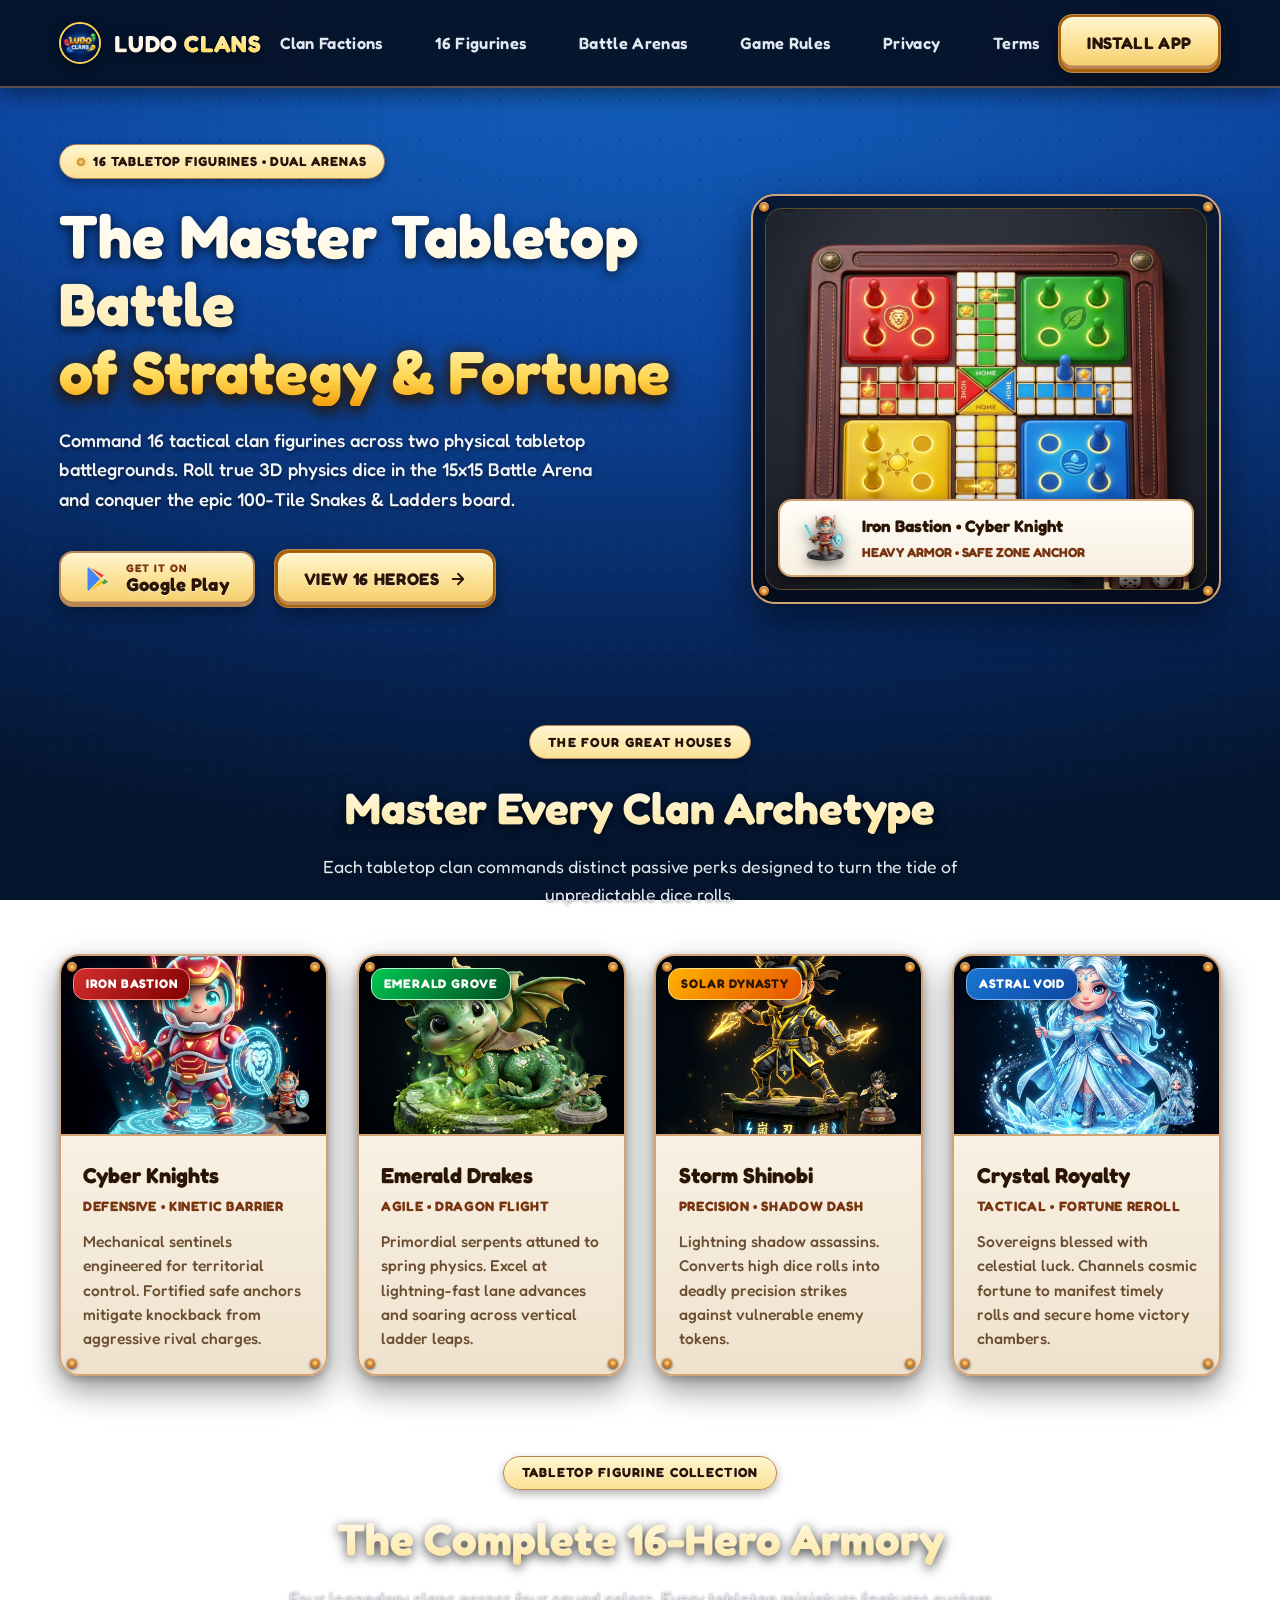
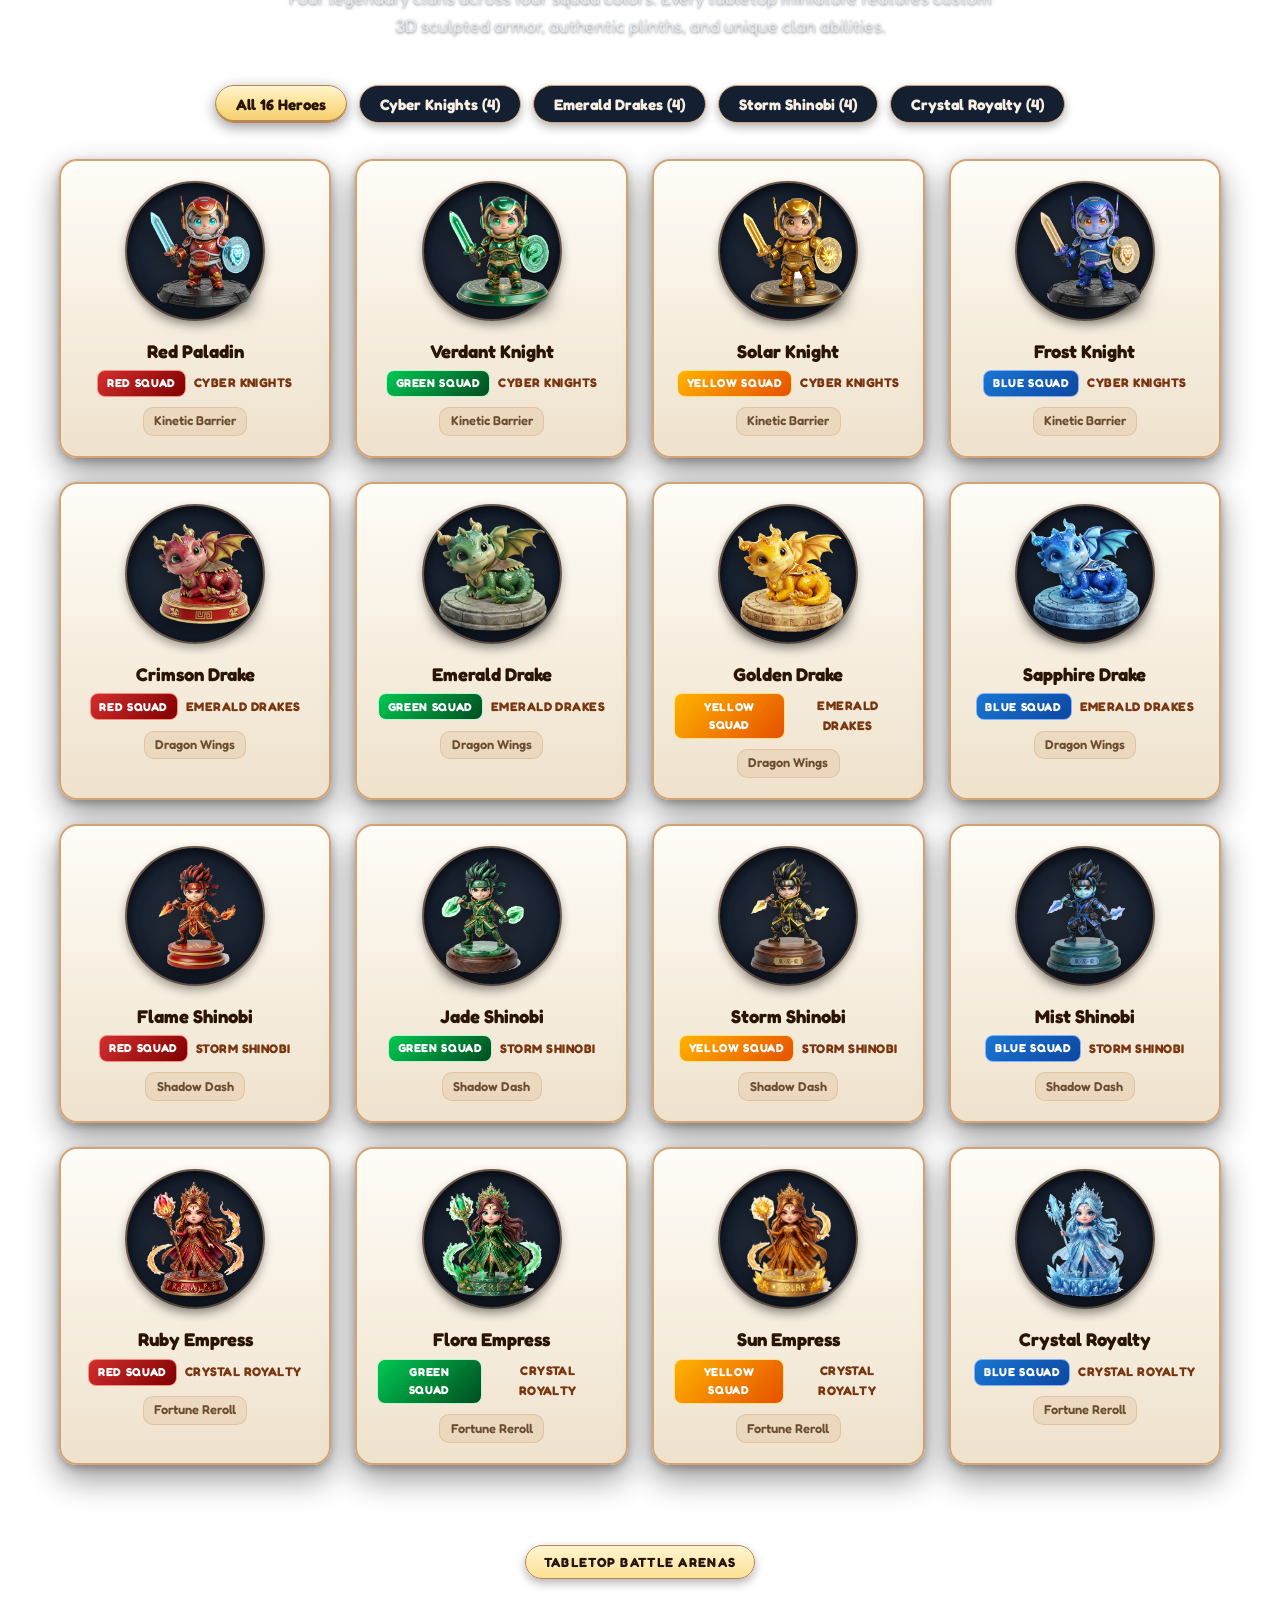
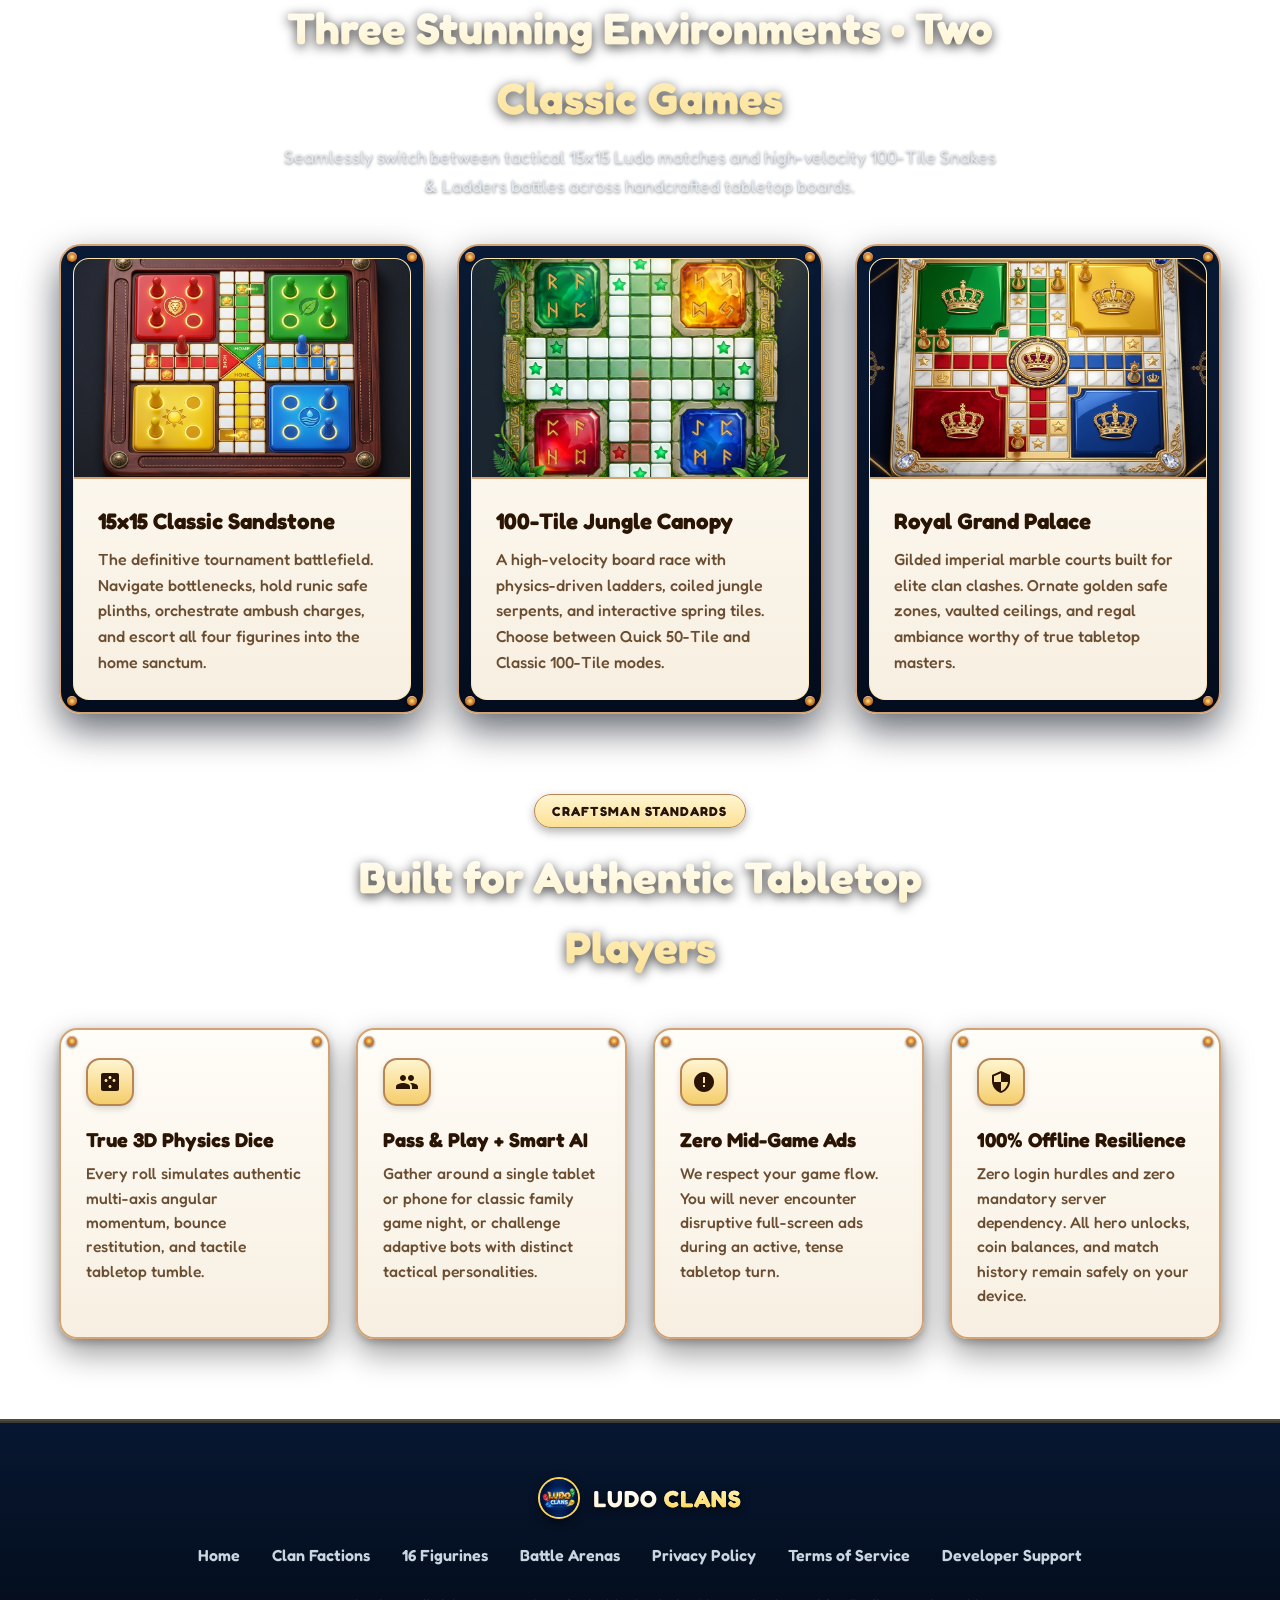
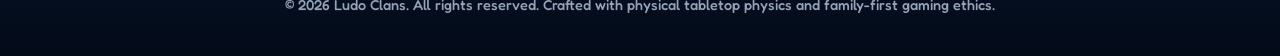
==== index.html @ 19396082 "Initial website publication" ====
<!DOCTYPE html>
<html lang="en">
<head>
  <meta charset="UTF-8">
  <meta name="viewport" content="width=device-width, initial-scale=1.0">
  <title>Ludo Clans — The Master Tactical Tabletop Game</title>
  <meta name="description" content="Experience Ludo Clans: A luxury physical tabletop board game featuring 16 Clan Heroes with passive perks, dual arenas, tactile 3D dice physics, and tactical Pass & Play gameplay.">
  <link rel="icon" type="image/png" href="assets/ludo_clans_icon.png">
  <!-- Open Graph / Facebook / WhatsApp -->
  <meta property="og:type" content="website">
  <meta property="og:title" content="Ludo Clans — The Master Tactical Tabletop Game">
  <meta property="og:description" content="Command 16 tactical clan figurines across dual battlegrounds with true 3D dice physics and offline Pass & Play.">
  <meta property="og:image" content="assets/ludo_clans_banner.jpg">
  <meta property="og:url" content="https://ludoclans.com">
  <!-- Twitter -->
  <meta name="twitter:card" content="summary_large_image">
  <meta name="twitter:title" content="Ludo Clans — Tactical Tabletop Game">
  <meta name="twitter:description" content="Command 16 tactical clan figurines across dual battlegrounds with true 3D dice physics.">
  <meta name="twitter:image" content="assets/ludo_clans_banner.jpg">
  <link rel="stylesheet" href="styles.css">
</head>
<body>
  <div class="page-wrapper">
    <!-- Midnight Sapphire Navbar -->
    <header class="navbar">
      <div class="nav-container">
        <a href="index.html" class="brand-link">
          <img src="assets/ludo_clans_icon.png" alt="Ludo Clans Medallion" class="brand-medallion">
          <span class="brand-name">LUDO <span>CLANS</span></span>
        </a>
        <nav>
          <ul class="nav-links">
            <li><a href="#factions" class="nav-link">Clan Factions</a></li>
            <li><a href="#armory" class="nav-link">16 Figurines</a></li>
            <li><a href="#arenas" class="nav-link">Battle Arenas</a></li>
            <li><a href="#features" class="nav-link">Game Rules</a></li>
            <li><a href="privacy.html" class="nav-link">Privacy</a></li>
            <li><a href="terms.html" class="nav-link">Terms</a></li>
          </ul>
        </nav>
        <!-- Strong Creamy 3D Button -->
        <a href="#download" class="btn-3d btn-creamy">
          <span class="btn-3d-inner">INSTALL APP</span>
        </a>
      </div>
    </header>

    <!-- Tabletop Hero Arena -->
    <main>
      <section class="hero-section">
        <div class="hero-content">
          <div class="hero-cream-pill">
            <span class="hero-pill-gem"></span>
            16 TABLETOP FIGURINES &bull; DUAL ARENAS
          </div>

          <h1 class="hero-title">
            The Master Tabletop Battle
            <span>of Strategy & Fortune</span>
          </h1>

          <p class="hero-desc">
            Command 16 tactical clan figurines across two physical tabletop battlegrounds. Roll true 3D physics dice in the 15x15 Battle Arena and conquer the epic 100-Tile Snakes & Ladders board.
          </p>

          <div class="hero-action-row" id="download">
            <!-- Official Google Play Badge on Strong Creamy Plinth -->
            <a href="https://play.google.com/store/apps/details?id=com.alphanor.ludo_clans" target="_blank" rel="noopener" class="btn-play-creamy">
              <svg class="play-logo" viewBox="0 0 24 24">
                <path fill="#4285F4" d="M3.609 1.814L13.793 12 3.61 22.186c-.347-.31-.56-.763-.56-1.286V3.1c0-.523.213-.976.56-1.286z"/>
                <path fill="#FBBC05" d="M14.851 13.058l2.127 2.127-11.83 6.76 9.703-8.887z"/>
                <path fill="#EA4335" d="M14.851 10.942L5.148 2.055l11.829 6.76-2.126 2.127z"/>
                <path fill="#34A853" d="M16.978 12l2.585 1.478c.84.48.84 1.26 0 1.74l-2.585 1.477-1.74-1.74 1.74-1.755z"/>
              </svg>
              <div class="play-text-stack">
                <span class="play-sub">GET IT ON</span>
                <span class="play-title">Google Play</span>
              </div>
            </a>

            <!-- Strong Creamy 3D Button (Clean Vector Arrow Icon) -->
            <a href="#armory" class="btn-3d btn-creamy">
              <span class="btn-3d-inner">
                VIEW 16 HEROES
                <svg width="18" height="18" viewBox="0 0 24 24" fill="none" stroke="currentColor" stroke-width="2.5" stroke-linecap="round" stroke-linejoin="round">
                  <path d="M5 12h14M12 5l7 7-7 7"/>
                </svg>
              </span>
            </a>
          </div>
        </div>

        <!-- Layered Hero Stage Showcase -->
        <div class="hero-stage-plinth">
          <span class="corner-stud stud-tl"></span>
          <span class="corner-stud stud-tr"></span>
          <span class="corner-stud stud-bl"></span>
          <span class="corner-stud stud-br"></span>

          <div class="hero-stage-inner">
            <img src="assets/01_classic_sandstone.jpg" alt="15x15 Battle Arena" class="hero-stage-img">
            <div class="stage-creamy-badge">
              <img src="assets/clan_01_knight_red.png" alt="Cyber Knight Figurine" class="stage-fig-img">
              <div class="stage-badge-info">
                <h4>Iron Bastion &bull; Cyber Knight</h4>
                <p>Heavy Armor &bull; Safe Zone Anchor</p>
              </div>
            </div>
          </div>
        </div>
      </section>

      <!-- Factions Section (Creamy Parchment Cards with Brass Studs) -->
      <section class="section-wrapper" id="factions">
        <div class="section-title-wrap">
          <span class="section-cream-badge">THE FOUR GREAT HOUSES</span>
          <h2 class="section-heading">Master Every Clan Archetype</h2>
          <p class="section-subtext">
            Each tabletop clan commands distinct passive perks designed to turn the tide of unpredictable dice rolls.
          </p>
        </div>

        <div class="factions-grid">
          <!-- Clan 1: Cyber Knights -->
          <article class="creamy-parchment-card">
            <span class="corner-stud stud-tl"></span>
            <span class="corner-stud stud-tr"></span>
            <span class="corner-stud stud-bl"></span>
            <span class="corner-stud stud-br"></span>

            <div class="card-art-chamber">
              <img src="assets/01_cyber_knights.jpg" alt="Cyber Knights Faction" class="card-art-img">
              <span class="faction-pill-badge pill-red">Iron Bastion</span>
              <img src="assets/clan_01_knight_red.png" alt="Cyber Knight Figurine" class="card-token-fig">
            </div>
            <div class="card-creamy-body">
              <h3 class="card-creamy-title">Cyber Knights</h3>
              <span class="card-creamy-sub">Defensive &bull; Kinetic Barrier</span>
              <p class="card-creamy-desc">
                Mechanical sentinels engineered for territorial control. Fortified safe anchors mitigate knockback from aggressive rival charges.
              </p>
            </div>
          </article>

          <!-- Clan 2: Emerald Drakes -->
          <article class="creamy-parchment-card">
            <span class="corner-stud stud-tl"></span>
            <span class="corner-stud stud-tr"></span>
            <span class="corner-stud stud-bl"></span>
            <span class="corner-stud stud-br"></span>

            <div class="card-art-chamber">
              <img src="assets/02_emerald_drakes.jpg" alt="Emerald Drakes Faction" class="card-art-img">
              <span class="faction-pill-badge pill-green">Emerald Grove</span>
              <img src="assets/clan_02_dragon_green.png" alt="Emerald Drake Figurine" class="card-token-fig">
            </div>
            <div class="card-creamy-body">
              <h3 class="card-creamy-title">Emerald Drakes</h3>
              <span class="card-creamy-sub">Agile &bull; Dragon Flight</span>
              <p class="card-creamy-desc">
                Primordial serpents attuned to spring physics. Excel at lightning-fast lane advances and soaring across vertical ladder leaps.
              </p>
            </div>
          </article>

          <!-- Clan 3: Storm Shinobi -->
          <article class="creamy-parchment-card">
            <span class="corner-stud stud-tl"></span>
            <span class="corner-stud stud-tr"></span>
            <span class="corner-stud stud-bl"></span>
            <span class="corner-stud stud-br"></span>

            <div class="card-art-chamber">
              <img src="assets/03_storm_shinobi.jpg" alt="Storm Shinobi Faction" class="card-art-img">
              <span class="faction-pill-badge pill-yellow">Solar Dynasty</span>
              <img src="assets/clan_03_shinobi_yellow.png" alt="Storm Shinobi Figurine" class="card-token-fig">
            </div>
            <div class="card-creamy-body">
              <h3 class="card-creamy-title">Storm Shinobi</h3>
              <span class="card-creamy-sub">Precision &bull; Shadow Dash</span>
              <p class="card-creamy-desc">
                Lightning shadow assassins. Converts high dice rolls into deadly precision strikes against vulnerable enemy tokens.
              </p>
            </div>
          </article>

          <!-- Clan 4: Crystal Royalty -->
          <article class="creamy-parchment-card">
            <span class="corner-stud stud-tl"></span>
            <span class="corner-stud stud-tr"></span>
            <span class="corner-stud stud-bl"></span>
            <span class="corner-stud stud-br"></span>

            <div class="card-art-chamber">
              <img src="assets/04_crystal_royalty.jpg" alt="Crystal Royalty Faction" class="card-art-img">
              <span class="faction-pill-badge pill-blue">Astral Void</span>
              <img src="assets/clan_04_royalty_blue.png" alt="Crystal Royalty Figurine" class="card-token-fig">
            </div>
            <div class="card-creamy-body">
              <h3 class="card-creamy-title">Crystal Royalty</h3>
              <span class="card-creamy-sub">Tactical &bull; Fortune Reroll</span>
              <p class="card-creamy-desc">
                Sovereigns blessed with celestial luck. Channels cosmic fortune to manifest timely rolls and secure home victory chambers.
              </p>
            </div>
          </article>
        </div>
      </section>

      <!-- 16-Figurine Tabletop Armory Section -->
      <section class="section-wrapper" id="armory">
        <div class="section-title-wrap">
          <span class="section-cream-badge">TABLETOP FIGURINE COLLECTION</span>
          <h2 class="section-heading">The Complete 16-Hero Armory</h2>
          <p class="section-subtext">
            Four legendary clans across four squad colors. Every tabletop miniature features custom 3D sculpted armor, authentic plinths, and unique clan abilities.
          </p>
        </div>

        <!-- Filter Tabs -->
        <div class="armory-tabs">
          <button class="armory-tab-btn active" data-filter="all">All 16 Heroes</button>
          <button class="armory-tab-btn" data-filter="cyber_knights">Cyber Knights (4)</button>
          <button class="armory-tab-btn" data-filter="emerald_drakes">Emerald Drakes (4)</button>
          <button class="armory-tab-btn" data-filter="storm_shinobi">Storm Shinobi (4)</button>
          <button class="armory-tab-btn" data-filter="crystal_royalty">Crystal Royalty (4)</button>
        </div>

        <div class="armory-grid" id="armory-grid">
          <!-- Cyber Knights -->
          <article class="armory-card" data-clan="cyber_knights">
            <div class="armory-card-chamber">
              <img src="assets/clan_01_knight_red.png" alt="Red Paladin Figurine" class="armory-fig-img">
            </div>
            <div class="armory-info">
              <h4 class="armory-fig-name">Red Paladin</h4>
              <div class="armory-meta-row">
                <span class="armory-color-pill pill-red">Red Squad</span>
                <span class="armory-clan-title">Cyber Knights</span>
              </div>
              <span class="armory-ability-badge">Kinetic Barrier</span>
            </div>
          </article>

          <article class="armory-card" data-clan="cyber_knights">
            <div class="armory-card-chamber">
              <img src="assets/clan_01_knight_green.png" alt="Verdant Knight Figurine" class="armory-fig-img">
            </div>
            <div class="armory-info">
              <h4 class="armory-fig-name">Verdant Knight</h4>
              <div class="armory-meta-row">
                <span class="armory-color-pill pill-green">Green Squad</span>
                <span class="armory-clan-title">Cyber Knights</span>
              </div>
              <span class="armory-ability-badge">Kinetic Barrier</span>
            </div>
          </article>

          <article class="armory-card" data-clan="cyber_knights">
            <div class="armory-card-chamber">
              <img src="assets/clan_01_knight_yellow.png" alt="Solar Knight Figurine" class="armory-fig-img">
            </div>
            <div class="armory-info">
              <h4 class="armory-fig-name">Solar Knight</h4>
              <div class="armory-meta-row">
                <span class="armory-color-pill pill-yellow">Yellow Squad</span>
                <span class="armory-clan-title">Cyber Knights</span>
              </div>
              <span class="armory-ability-badge">Kinetic Barrier</span>
            </div>
          </article>

          <article class="armory-card" data-clan="cyber_knights">
            <div class="armory-card-chamber">
              <img src="assets/clan_01_knight_blue.png" alt="Frost Knight Figurine" class="armory-fig-img">
            </div>
            <div class="armory-info">
              <h4 class="armory-fig-name">Frost Knight</h4>
              <div class="armory-meta-row">
                <span class="armory-color-pill pill-blue">Blue Squad</span>
                <span class="armory-clan-title">Cyber Knights</span>
              </div>
              <span class="armory-ability-badge">Kinetic Barrier</span>
            </div>
          </article>

          <!-- Emerald Drakes -->
          <article class="armory-card" data-clan="emerald_drakes">
            <div class="armory-card-chamber">
              <img src="assets/clan_02_dragon_red.png" alt="Crimson Drake Figurine" class="armory-fig-img">
            </div>
            <div class="armory-info">
              <h4 class="armory-fig-name">Crimson Drake</h4>
              <div class="armory-meta-row">
                <span class="armory-color-pill pill-red">Red Squad</span>
                <span class="armory-clan-title">Emerald Drakes</span>
              </div>
              <span class="armory-ability-badge">Dragon Wings</span>
            </div>
          </article>

          <article class="armory-card" data-clan="emerald_drakes">
            <div class="armory-card-chamber">
              <img src="assets/clan_02_dragon_green.png" alt="Emerald Drake Figurine" class="armory-fig-img">
            </div>
            <div class="armory-info">
              <h4 class="armory-fig-name">Emerald Drake</h4>
              <div class="armory-meta-row">
                <span class="armory-color-pill pill-green">Green Squad</span>
                <span class="armory-clan-title">Emerald Drakes</span>
              </div>
              <span class="armory-ability-badge">Dragon Wings</span>
            </div>
          </article>

          <article class="armory-card" data-clan="emerald_drakes">
            <div class="armory-card-chamber">
              <img src="assets/clan_02_dragon_yellow.png" alt="Golden Drake Figurine" class="armory-fig-img">
            </div>
            <div class="armory-info">
              <h4 class="armory-fig-name">Golden Drake</h4>
              <div class="armory-meta-row">
                <span class="armory-color-pill pill-yellow">Yellow Squad</span>
                <span class="armory-clan-title">Emerald Drakes</span>
              </div>
              <span class="armory-ability-badge">Dragon Wings</span>
            </div>
          </article>

          <article class="armory-card" data-clan="emerald_drakes">
            <div class="armory-card-chamber">
              <img src="assets/clan_02_dragon_blue.png" alt="Sapphire Drake Figurine" class="armory-fig-img">
            </div>
            <div class="armory-info">
              <h4 class="armory-fig-name">Sapphire Drake</h4>
              <div class="armory-meta-row">
                <span class="armory-color-pill pill-blue">Blue Squad</span>
                <span class="armory-clan-title">Emerald Drakes</span>
              </div>
              <span class="armory-ability-badge">Dragon Wings</span>
            </div>
          </article>

          <!-- Storm Shinobi -->
          <article class="armory-card" data-clan="storm_shinobi">
            <div class="armory-card-chamber">
              <img src="assets/clan_03_shinobi_red.png" alt="Flame Shinobi Figurine" class="armory-fig-img">
            </div>
            <div class="armory-info">
              <h4 class="armory-fig-name">Flame Shinobi</h4>
              <div class="armory-meta-row">
                <span class="armory-color-pill pill-red">Red Squad</span>
                <span class="armory-clan-title">Storm Shinobi</span>
              </div>
              <span class="armory-ability-badge">Shadow Dash</span>
            </div>
          </article>

          <article class="armory-card" data-clan="storm_shinobi">
            <div class="armory-card-chamber">
              <img src="assets/clan_03_shinobi_green.png" alt="Jade Shinobi Figurine" class="armory-fig-img">
            </div>
            <div class="armory-info">
              <h4 class="armory-fig-name">Jade Shinobi</h4>
              <div class="armory-meta-row">
                <span class="armory-color-pill pill-green">Green Squad</span>
                <span class="armory-clan-title">Storm Shinobi</span>
              </div>
              <span class="armory-ability-badge">Shadow Dash</span>
            </div>
          </article>

          <article class="armory-card" data-clan="storm_shinobi">
            <div class="armory-card-chamber">
              <img src="assets/clan_03_shinobi_yellow.png" alt="Storm Shinobi Figurine" class="armory-fig-img">
            </div>
            <div class="armory-info">
              <h4 class="armory-fig-name">Storm Shinobi</h4>
              <div class="armory-meta-row">
                <span class="armory-color-pill pill-yellow">Yellow Squad</span>
                <span class="armory-clan-title">Storm Shinobi</span>
              </div>
              <span class="armory-ability-badge">Shadow Dash</span>
            </div>
          </article>

          <article class="armory-card" data-clan="storm_shinobi">
            <div class="armory-card-chamber">
              <img src="assets/clan_03_shinobi_blue.png" alt="Mist Shinobi Figurine" class="armory-fig-img">
            </div>
            <div class="armory-info">
              <h4 class="armory-fig-name">Mist Shinobi</h4>
              <div class="armory-meta-row">
                <span class="armory-color-pill pill-blue">Blue Squad</span>
                <span class="armory-clan-title">Storm Shinobi</span>
              </div>
              <span class="armory-ability-badge">Shadow Dash</span>
            </div>
          </article>

          <!-- Crystal Royalty -->
          <article class="armory-card" data-clan="crystal_royalty">
            <div class="armory-card-chamber">
              <img src="assets/clan_04_royalty_red.png" alt="Ruby Empress Figurine" class="armory-fig-img">
            </div>
            <div class="armory-info">
              <h4 class="armory-fig-name">Ruby Empress</h4>
              <div class="armory-meta-row">
                <span class="armory-color-pill pill-red">Red Squad</span>
                <span class="armory-clan-title">Crystal Royalty</span>
              </div>
              <span class="armory-ability-badge">Fortune Reroll</span>
            </div>
          </article>

          <article class="armory-card" data-clan="crystal_royalty">
            <div class="armory-card-chamber">
              <img src="assets/clan_04_royalty_green.png" alt="Flora Empress Figurine" class="armory-fig-img">
            </div>
            <div class="armory-info">
              <h4 class="armory-fig-name">Flora Empress</h4>
              <div class="armory-meta-row">
                <span class="armory-color-pill pill-green">Green Squad</span>
                <span class="armory-clan-title">Crystal Royalty</span>
              </div>
              <span class="armory-ability-badge">Fortune Reroll</span>
            </div>
          </article>

          <article class="armory-card" data-clan="crystal_royalty">
            <div class="armory-card-chamber">
              <img src="assets/clan_04_royalty_yellow.png" alt="Sun Empress Figurine" class="armory-fig-img">
            </div>
            <div class="armory-info">
              <h4 class="armory-fig-name">Sun Empress</h4>
              <div class="armory-meta-row">
                <span class="armory-color-pill pill-yellow">Yellow Squad</span>
                <span class="armory-clan-title">Crystal Royalty</span>
              </div>
              <span class="armory-ability-badge">Fortune Reroll</span>
            </div>
          </article>

          <article class="armory-card" data-clan="crystal_royalty">
            <div class="armory-card-chamber">
              <img src="assets/clan_04_royalty_blue.png" alt="Crystal Royalty Figurine" class="armory-fig-img">
            </div>
            <div class="armory-info">
              <h4 class="armory-fig-name">Crystal Royalty</h4>
              <div class="armory-meta-row">
                <span class="armory-color-pill pill-blue">Blue Squad</span>
                <span class="armory-clan-title">Crystal Royalty</span>
              </div>
              <span class="armory-ability-badge">Fortune Reroll</span>
            </div>
          </article>
        </div>
      </section>

      <!-- Tabletop Battle Arenas Section -->
      <section class="section-wrapper" id="arenas">
        <div class="section-title-wrap">
          <span class="section-cream-badge">TABLETOP BATTLE ARENAS</span>
          <h2 class="section-heading">Three Stunning Environments &bull; Two Classic Games</h2>
          <p class="section-subtext">
            Seamlessly switch between tactical 15x15 Ludo matches and high-velocity 100-Tile Snakes & Ladders battles across handcrafted tabletop boards.
          </p>
        </div>

        <div class="arenas-grid">
          <!-- Arena 1 -->
          <div class="arena-card-wrap">
            <span class="corner-stud stud-tl"></span>
            <span class="corner-stud stud-tr"></span>
            <span class="corner-stud stud-bl"></span>
            <span class="corner-stud stud-br"></span>

            <div class="arena-inner-chassis">
              <img src="assets/01_classic_sandstone.jpg" alt="Classic Sandstone Ludo Arena" class="arena-board-img">
              <div class="arena-body">
                <h3>15x15 Classic Sandstone</h3>
                <p>
                  The definitive tournament battlefield. Navigate bottlenecks, hold runic safe plinths, orchestrate ambush charges, and escort all four figurines into the home sanctum.
                </p>
              </div>
            </div>
          </div>

          <!-- Arena 2 -->
          <div class="arena-card-wrap">
            <span class="corner-stud stud-tl"></span>
            <span class="corner-stud stud-tr"></span>
            <span class="corner-stud stud-bl"></span>
            <span class="corner-stud stud-br"></span>

            <div class="arena-inner-chassis">
              <img src="assets/02_jungle_canopy.jpg" alt="Jungle Canopy Snakes and Ladders" class="arena-board-img">
              <div class="arena-body">
                <h3>100-Tile Jungle Canopy</h3>
                <p>
                  A high-velocity board race with physics-driven ladders, coiled jungle serpents, and interactive spring tiles. Choose between Quick 50-Tile and Classic 100-Tile modes.
                </p>
              </div>
            </div>
          </div>

          <!-- Arena 3: Royal Grand Palace -->
          <div class="arena-card-wrap">
            <span class="corner-stud stud-tl"></span>
            <span class="corner-stud stud-tr"></span>
            <span class="corner-stud stud-bl"></span>
            <span class="corner-stud stud-br"></span>

            <div class="arena-inner-chassis">
              <img src="assets/03_imperial_palace.jpg" alt="Royal Grand Palace Arena" class="arena-board-img">
              <div class="arena-body">
                <h3>Royal Grand Palace</h3>
                <p>
                  Gilded imperial marble courts built for elite clan clashes. Ornate golden safe zones, vaulted ceilings, and regal ambiance worthy of true tabletop masters.
                </p>
              </div>
            </div>
          </div>
        </div>
      </section>

      <!-- Tabletop Features 4-Grid -->
      <section class="section-wrapper" id="features">
        <div class="section-title-wrap">
          <span class="section-cream-badge">CRAFTSMAN STANDARDS</span>
          <h2 class="section-heading">Built for Authentic Tabletop Players</h2>
        </div>

        <div class="features-grid">
          <div class="feature-parchment-box">
            <span class="corner-stud stud-tl"></span>
            <span class="corner-stud stud-tr"></span>
            <div class="feature-icon-circle">
              <svg width="24" height="24" viewBox="0 0 24 24" fill="currentColor">
                <path d="M19 3H5c-1.1 0-2 .9-2 2v14c0 1.1.9 2 2 2h14c1.1 0 2-.9 2-2V5c0-1.1-.9-2-2-2zm-7 3c.83 0 1.5.67 1.5 1.5S12.83 9 12 9s-1.5-.67-1.5-1.5S11.17 6 12 6zm-4 6c-.83 0-1.5-.67-1.5-1.5S7.17 9 8 9s1.5.67 1.5 1.5S8.83 12 8 12zm8 0c-.83 0-1.5-.67-1.5-1.5S15.17 9 16 9s1.5.67 1.5 1.5S16.83 12 16 12zm-4 6c-.83 0-1.5-.67-1.5-1.5S11.17 15 12 15s1.5.67 1.5 1.5S12.83 18 12 18z"/>
              </svg>
            </div>
            <h3 class="feature-title">True 3D Physics Dice</h3>
            <p class="feature-desc">
              Every roll simulates authentic multi-axis angular momentum, bounce restitution, and tactile tabletop tumble.
            </p>
          </div>

          <div class="feature-parchment-box">
            <span class="corner-stud stud-tl"></span>
            <span class="corner-stud stud-tr"></span>
            <div class="feature-icon-circle">
              <svg width="24" height="24" viewBox="0 0 24 24" fill="currentColor">
                <path d="M16 11c1.66 0 2.99-1.34 2.99-3S17.66 5 16 5c-1.66 0-3 1.34-3 3s1.34 3 3 3zm-8 0c1.66 0 2.99-1.34 2.99-3S9.66 5 8 5C6.34 5 5 6.34 5 8s1.34 3 3 3zm0 2c-2.33 0-7 1.17-7 3.5V19h14v-2.5c0-2.33-4.67-3.5-7-3.5zm8 0c-.29 0-.62.02-.97.05 1.16.84 1.97 1.97 1.97 3.45V19h6v-2.5c0-2.33-4.67-3.5-7-3.5z"/>
              </svg>
            </div>
            <h3 class="feature-title">Pass & Play + Smart AI</h3>
            <p class="feature-desc">
              Gather around a single tablet or phone for classic family game night, or challenge adaptive bots with distinct tactical personalities.
            </p>
          </div>

          <div class="feature-parchment-box">
            <span class="corner-stud stud-tl"></span>
            <span class="corner-stud stud-tr"></span>
            <div class="feature-icon-circle">
              <svg width="24" height="24" viewBox="0 0 24 24" fill="currentColor">
                <path d="M12 2C6.48 2 2 6.48 2 12s4.48 10 10 10 10-4.48 10-10S17.52 2 12 2zm1 15h-2v-2h2v2zm0-4h-2V7h2v6z"/>
              </svg>
            </div>
            <h3 class="feature-title">Zero Mid-Game Ads</h3>
            <p class="feature-desc">
              We respect your game flow. You will never encounter disruptive full-screen ads during an active, tense tabletop turn.
            </p>
          </div>

          <div class="feature-parchment-box">
            <span class="corner-stud stud-tl"></span>
            <span class="corner-stud stud-tr"></span>
            <div class="feature-icon-circle">
              <svg width="24" height="24" viewBox="0 0 24 24" fill="currentColor">
                <path d="M12 1L3 5v6c0 5.55 3.84 10.74 9 12 5.16-1.26 9-6.45 9-12V5l-9-4zm0 10.99h7c-.53 4.12-3.28 7.79-7 8.94V12H5V6.3l7-3.11v8.8z"/>
              </svg>
            </div>
            <h3 class="feature-title">100% Offline Resilience</h3>
            <p class="feature-desc">
              Zero login hurdles and zero mandatory server dependency. All hero unlocks, coin balances, and match history remain safely on your device.
            </p>
          </div>
        </div>
      </section>
    </main>

    <!-- Midnight Sapphire Footer -->
    <footer class="footer">
      <div class="footer-inner">
        <a href="index.html" class="brand-link">
          <img src="assets/ludo_clans_icon.png" alt="Ludo Clans Medallion" class="brand-medallion">
          <span class="brand-name">LUDO <span>CLANS</span></span>
        </a>
        <nav class="footer-nav">
          <a href="index.html">Home</a>
          <a href="#factions">Clan Factions</a>
          <a href="#armory">16 Figurines</a>
          <a href="#arenas">Battle Arenas</a>
          <a href="privacy.html">Privacy Policy</a>
          <a href="terms.html">Terms of Service</a>
          <a href="mailto:ludoclanshelp@duck.com">Developer Support</a>
        </nav>
        <p class="footer-copy">
          &copy; 2026 Ludo Clans. All rights reserved. Crafted with physical tabletop physics and family-first gaming ethics.
        </p>
      </div>
    </footer>
  </div>

  <!-- Interactive Armory Filter Script -->
  <script>
    document.addEventListener('DOMContentLoaded', function() {
      const tabBtns = document.querySelectorAll('.armory-tab-btn');
      const cards = document.querySelectorAll('.armory-card');

      tabBtns.forEach(btn => {
        btn.addEventListener('click', () => {
          tabBtns.forEach(b => b.classList.remove('active'));
          btn.classList.add('active');

          const filter = btn.getAttribute('data-filter');
          cards.forEach(card => {
            if (filter === 'all' || card.getAttribute('data-clan') === filter) {
              card.style.display = 'flex';
            } else {
              card.style.display = 'none';
            }
          });
        });
      });
    });
  </script>
</body>
</html>
---- styles.css ----
/* ===================================================================
   LUDO CLANS — REFINED TABLETOP LUXURY MASTER STYLESHEET
   • Harmonious Royal Sapphire Canvas (#1565C0 -> #0D47A1 -> #062354)
   • Sleek Midnight Sapphire Header & Footer with Warm Bronze/Gold Trim
   • Rich Golden-Cream Silk 3D Buttons (#FFF6D6 -> #FBE39A -> #F5CF70)
   • Warm Creamy Parchment Cards with Handcrafted Ledger Details
   • High-Contrast Chiseled Cream Headings & Professional Studio Copy
   • 100% Vector Icons • Zero AI Slop
   =================================================================== */

@import url('https://fonts.googleapis.com/css2?family=Fredoka:wght@500;600;700&family=Plus+Jakarta+Sans:wght@400;500;600;700&display=swap');

:root {
  /* 1. Royal Sapphire Felt Canvas */
  --royal-top: #1565C0;
  --royal-mid: #0D47A1;
  --royal-deep: #062354;
  --royal-darkest: #04142D;

  /* 2. Harmonious Midnight Sapphire (Header, Footer, HUD) */
  --nav-bg: rgba(6, 18, 38, 0.94);
  --nav-border: rgba(212, 163, 115, 0.4);
  --footer-bg: linear-gradient(180deg, #071731 0%, #030B18 100%);

  /* 3. Rich "Strong Creamy" Palette (Buttons, Headings & Badges) */
  --cream-pure: #FFFFFF;
  --cream-top: #FFF8E1;
  --cream-strong-top: #FFF5D0;
  --cream-strong-mid: #FCE196;
  --cream-strong-bottom: #F5CD6A;
  --cream-bevel: #A86208;
  --cream-shadow: #4A2500;

  /* 4. Antique Parchment (Cards & Reading Surfaces) */
  --parchment-light: #FFFDF8;
  --parchment-mid: #F7EFE1;
  --parchment-dark: #EFE2CD;
  --border-warm: #D4A373;
  --border-toasted: #B88554;
  --text-mahogany: #2A1403;
  --text-warm-muted: #6B4E31;

  /* 5. Gold & Brass Tabletop Accents */
  --gold-leaf: #FFD54F;
  --gold-glow: #FFE082;
  --gold-deep: #B45309;

  /* 6. Shadows */
  --card-shadow: 0 14px 32px rgba(0, 0, 0, 0.4), 0 3px 8px rgba(0, 0, 0, 0.25);
  --plinth-shadow: 0 16px 36px rgba(2, 8, 20, 0.6);
  --btn-shadow: 0 6px 14px rgba(0, 0, 0, 0.35);
}

/* Reset */
*, *::before, *::after {
  margin: 0;
  padding: 0;
  box-sizing: border-box;
  -webkit-font-smoothing: antialiased;
}

html {
  scroll-behavior: smooth;
}

body {
  font-family: 'Fredoka', -apple-system, BlinkMacSystemFont, "Segoe UI", Roboto, sans-serif;
  background: radial-gradient(130% 95% at 50% 0%, var(--royal-top) 0%, var(--royal-mid) 40%, var(--royal-deep) 78%, var(--royal-darkest) 100%);
  background-attachment: fixed;
  color: var(--parchment-mid);
  line-height: 1.6;
  overflow-x: hidden;
  position: relative;
  min-height: 100vh;
}

/* Tactile Felt Tabletop Weave */
body::before {
  content: "";
  position: fixed;
  inset: 0;
  background-image: 
    radial-gradient(rgba(255, 255, 255, 0.08) 1px, transparent 1px),
    radial-gradient(rgba(0, 0, 0, 0.25) 1px, transparent 1px);
  background-size: 20px 20px;
  background-position: 0 0, 10px 10px;
  pointer-events: none;
  z-index: 0;
  opacity: 0.65;
}

.page-wrapper {
  position: relative;
  z-index: 1;
  display: flex;
  flex-direction: column;
  min-height: 100vh;
}

/* ===================================================================
   SLEEK MIDNIGHT SAPPHIRE HEADER (Blends naturally with the game)
   =================================================================== */
.navbar {
  position: sticky;
  top: 0;
  z-index: 100;
  background: var(--nav-bg);
  border-bottom: 2px solid var(--nav-border);
  box-shadow: 0 6px 20px rgba(0, 0, 0, 0.45);
  backdrop-filter: blur(12px);
  -webkit-backdrop-filter: blur(12px);
}

.nav-container {
  max-width: 1220px;
  margin: 0 auto;
  padding: 0.85rem 1.8rem;
  display: flex;
  justify-content: space-between;
  align-items: center;
}

.brand-link {
  display: flex;
  align-items: center;
  gap: 0.8rem;
  text-decoration: none;
}

.brand-medallion {
  width: 42px;
  height: 42px;
  border-radius: 50%;
  border: 2px solid var(--gold-leaf);
  box-shadow: 0 3px 8px rgba(0, 0, 0, 0.5);
  object-fit: cover;
  background: var(--royal-mid);
}

.brand-name {
  font-size: 1.45rem;
  font-weight: 700;
  letter-spacing: 0.06rem;
  background: linear-gradient(180deg, #FFFFFF 0%, #FFF3D6 100%);
  -webkit-background-clip: text;
  -webkit-text-fill-color: transparent;
  filter: drop-shadow(0 2px 4px rgba(0, 0, 0, 0.7));
}

.brand-name span {
  background: linear-gradient(180deg, #FFF9C4 0%, var(--gold-leaf) 100%);
  -webkit-background-clip: text;
  -webkit-text-fill-color: transparent;
}

.nav-links {
  display: flex;
  align-items: center;
  gap: 1.8rem;
  list-style: none;
}

.nav-link {
  text-decoration: none;
  font-size: 1.02rem;
  font-weight: 600;
  color: #E2E8F0;
  letter-spacing: 0.02rem;
  transition: all 0.2s ease;
  padding: 0.35rem 0.75rem;
  border-radius: 8px;
}

.nav-link:hover, .nav-link.active {
  color: var(--gold-leaf);
  background: rgba(255, 255, 255, 0.08);
}

/* ===================================================================
   STRONG CREAMY 3D EXTRUDED BUTTONS (Rich Custard Cream & Mahogany Text)
   =================================================================== */
.btn-3d {
  position: relative;
  display: inline-flex;
  align-items: center;
  justify-content: center;
  text-decoration: none;
  font-family: 'Fredoka', sans-serif;
  font-weight: 700;
  border: none;
  cursor: pointer;
  border-radius: 14px;
  padding: 0.16rem;
  transition: transform 0.1s ease;
  user-select: none;
}

.btn-3d:active {
  transform: translateY(3px);
}

.btn-3d-inner {
  display: flex;
  align-items: center;
  gap: 0.6rem;
  padding: 0.75rem 1.6rem;
  border-radius: 12px;
  font-size: 1.05rem;
  letter-spacing: 0.04rem;
  border-top: 1.5px solid rgba(255, 255, 255, 0.85);
}

/* Strong Creamy 3D Button */
.btn-creamy {
  background: var(--cream-bevel);
  box-shadow: var(--btn-shadow);
  border: 1px solid var(--border-toasted);
}

.btn-creamy .btn-3d-inner {
  background: linear-gradient(180deg, var(--cream-strong-top) 0%, var(--cream-strong-mid) 50%, var(--cream-strong-bottom) 100%);
  color: var(--text-mahogany);
  text-shadow: 0 1px 0 rgba(255, 255, 255, 0.65);
  box-shadow: inset 0 -3.5px 0 var(--border-toasted);
}

.btn-creamy:hover {
  filter: brightness(1.04);
}

/* Google Play Badge on Strong Creamy Plinth */
.btn-play-creamy {
  display: inline-flex;
  align-items: center;
  gap: 0.85rem;
  background: linear-gradient(180deg, var(--cream-strong-top) 0%, var(--cream-strong-mid) 50%, var(--cream-strong-bottom) 100%);
  border: 2px solid var(--border-toasted);
  border-radius: 14px;
  padding: 0.62rem 1.45rem;
  text-decoration: none;
  box-shadow: 0 6px 16px rgba(0, 0, 0, 0.35), inset 0 -3.5px 0 var(--border-toasted);
  transition: transform 0.15s ease, box-shadow 0.15s ease;
}

.btn-play-creamy:hover {
  transform: translateY(-2px);
  filter: brightness(1.04);
  box-shadow: 0 10px 22px rgba(0, 0, 0, 0.45), inset 0 -3.5px 0 var(--cream-bevel);
}

.play-logo {
  width: 28px;
  height: 28px;
  flex-shrink: 0;
}

.play-text-stack {
  display: flex;
  flex-direction: column;
  text-align: left;
}

.play-sub {
  font-size: 0.68rem;
  font-weight: 700;
  text-transform: uppercase;
  color: #78350F;
  letter-spacing: 0.06rem;
  line-height: 1;
}

.play-title {
  font-size: 1.15rem;
  font-weight: 700;
  color: var(--text-mahogany);
  line-height: 1.15;
  letter-spacing: 0.02rem;
  text-shadow: 0 1px 0 rgba(255, 255, 255, 0.7);
}

/* ===================================================================
   HERO SECTION & STRONG CREAMY HEADINGS
   =================================================================== */
.hero-section {
  max-width: 1220px;
  margin: 3.5rem auto 4.5rem auto;
  padding: 0 1.8rem;
  display: grid;
  grid-template-columns: 1.15fr 0.85fr;
  gap: 3.5rem;
  align-items: center;
}

.hero-content {
  display: flex;
  flex-direction: column;
  align-items: flex-start;
}

/* Strong Creamy Pill Tag */
.hero-cream-pill {
  display: inline-flex;
  align-items: center;
  gap: 0.55rem;
  padding: 0.38rem 1.05rem;
  background: linear-gradient(180deg, var(--cream-strong-top) 0%, var(--cream-strong-mid) 100%);
  border: 1.8px solid var(--border-toasted);
  border-radius: 20px;
  font-size: 0.82rem;
  font-weight: 700;
  color: var(--text-mahogany);
  letter-spacing: 0.06rem;
  text-transform: uppercase;
  margin-bottom: 1.4rem;
  box-shadow: 0 4px 10px rgba(0, 0, 0, 0.3);
  text-shadow: 0 1px 0 rgba(255, 255, 255, 0.7);
}

.hero-pill-gem {
  width: 8px;
  height: 8px;
  border-radius: 50%;
  background: radial-gradient(circle, #FFE082 0%, var(--gold-deep) 100%);
  box-shadow: 0 0 4px var(--gold-leaf);
}

/* High-Contrast Creamy Chiseled Headline */
.hero-title {
  font-size: clamp(2.6rem, 5vw, 3.8rem);
  font-weight: 700;
  line-height: 1.12;
  letter-spacing: 0.02rem;
  margin-bottom: 1.25rem;
  background: linear-gradient(180deg, #FFFFFF 0%, #FFF4D0 40%, #FCE08F 100%);
  -webkit-background-clip: text;
  -webkit-text-fill-color: transparent;
  filter: drop-shadow(0 3px 6px rgba(0, 0, 0, 0.75));
}

.hero-title span {
  display: block;
  background: linear-gradient(180deg, #FFF9C4 0%, var(--gold-leaf) 60%, #F59E0B 100%);
  -webkit-background-clip: text;
  -webkit-text-fill-color: transparent;
  filter: drop-shadow(0 3px 8px rgba(78, 39, 3, 0.8));
}

.hero-desc {
  font-size: 1.15rem;
  color: #F1F5F9;
  line-height: 1.6;
  max-width: 540px;
  margin-bottom: 2.2rem;
  font-weight: 500;
  text-shadow: 0 2px 4px rgba(0, 0, 0, 0.6);
}

.hero-action-row {
  display: flex;
  flex-wrap: wrap;
  align-items: center;
  gap: 1.2rem;
  margin-bottom: 2.8rem;
}

/* Hero Showcase Frame */
.hero-stage-plinth {
  position: relative;
  background: linear-gradient(180deg, #091A36 0%, #040D1D 100%);
  border: 2.5px solid var(--border-warm);
  border-radius: 24px;
  padding: 0.75rem;
  box-shadow: var(--plinth-shadow);
}

.hero-stage-inner {
  position: relative;
  border-radius: 18px;
  overflow: hidden;
  border: 1.5px solid rgba(255, 213, 79, 0.35);
  background: #020A17;
}

.hero-stage-img {
  width: 100%;
  height: 380px;
  object-fit: cover;
  display: block;
}

/* Corner Antique Brass Studs */
.corner-stud {
  position: absolute;
  width: 10px;
  height: 10px;
  border-radius: 50%;
  background: radial-gradient(circle, #FFE082 0%, var(--gold-deep) 70%, #4A2500 100%);
  box-shadow: 0 1.5px 3px rgba(0, 0, 0, 0.7), inset 0 1px 1px rgba(255, 255, 255, 0.6);
  z-index: 3;
}

.stud-tl { top: 6px; left: 6px; }
.stud-tr { top: 6px; right: 6px; }
.stud-bl { bottom: 6px; left: 6px; }
.stud-br { bottom: 6px; right: 6px; }

/* Inset Creamy Badge Overlay */
.stage-creamy-badge {
  position: absolute;
  bottom: 12px;
  left: 12px;
  right: 12px;
  background: linear-gradient(180deg, var(--parchment-light) 0%, var(--parchment-mid) 100%);
  border: 2px solid var(--border-warm);
  border-radius: 14px;
  padding: 0.75rem 1.1rem;
  display: flex;
  align-items: center;
  gap: 1.0rem;
  box-shadow: 0 6px 14px rgba(0, 0, 0, 0.45);
}

.stage-fig-img {
  width: 48px;
  height: 48px;
  object-fit: contain;
  filter: drop-shadow(0 4px 6px rgba(0, 0, 0, 0.5));
}

.stage-badge-info h4 {
  font-size: 1.05rem;
  font-weight: 700;
  color: var(--text-mahogany);
  margin-bottom: 0.1rem;
}

.stage-badge-info p {
  font-size: 0.82rem;
  font-weight: 700;
  color: #78350F;
  text-transform: uppercase;
}

/* ===================================================================
   SECTION HEADINGS & BADGES
   =================================================================== */
.section-wrapper {
  max-width: 1220px;
  margin: 0 auto 5rem auto;
  padding: 0 1.8rem;
}

.section-title-wrap {
  text-align: center;
  max-width: 720px;
  margin: 0 auto 2.8rem auto;
}

.section-cream-badge {
  display: inline-block;
  padding: 0.35rem 1.1rem;
  background: linear-gradient(180deg, var(--cream-strong-top) 0%, var(--cream-strong-mid) 100%);
  border: 1.8px solid var(--border-toasted);
  border-radius: 20px;
  font-size: 0.82rem;
  font-weight: 700;
  color: var(--text-mahogany);
  letter-spacing: 0.08rem;
  text-transform: uppercase;
  margin-bottom: 0.85rem;
  box-shadow: 0 4px 10px rgba(0, 0, 0, 0.3);
  text-shadow: 0 1px 0 rgba(255, 255, 255, 0.7);
}

.section-heading {
  font-size: clamp(2.0rem, 4vw, 2.75rem);
  font-weight: 700;
  margin-bottom: 0.6rem;
  background: linear-gradient(180deg, #FFFFFF 0%, #FFF4D0 40%, #FCE08F 100%);
  -webkit-background-clip: text;
  -webkit-text-fill-color: transparent;
  filter: drop-shadow(0 3px 6px rgba(0, 0, 0, 0.75));
}

.section-subtext {
  font-size: 1.1rem;
  color: #E2E8F0;
  text-shadow: 0 1px 3px rgba(0, 0, 0, 0.5);
}

/* ===================================================================
   CREAMY PARCHMENT FACTION CARDS
   =================================================================== */
.factions-grid {
  display: grid;
  grid-template-columns: repeat(auto-fit, minmax(265px, 1fr));
  gap: 1.8rem;
}

.creamy-parchment-card {
  position: relative;
  background: linear-gradient(180deg, var(--parchment-light) 0%, var(--parchment-mid) 50%, var(--parchment-dark) 100%);
  border: 2.5px solid var(--border-warm);
  border-radius: 20px;
  overflow: hidden;
  box-shadow: var(--card-shadow);
  transition: transform 0.2s ease, box-shadow 0.2s ease;
  display: flex;
  flex-direction: column;
}

.creamy-parchment-card:hover {
  transform: translateY(-5px);
  border-color: var(--gold-leaf);
  box-shadow: 0 18px 36px rgba(0, 0, 0, 0.5), 0 0 16px rgba(255, 213, 79, 0.3);
}

/* Artwork Chamber */
.card-art-chamber {
  position: relative;
  width: 100%;
  height: 180px;
  overflow: hidden;
  background: #020C1F;
  border-bottom: 2px solid var(--border-warm);
}

.card-art-img {
  width: 100%;
  height: 100%;
  object-fit: cover;
  transition: transform 0.35s ease;
}

.creamy-parchment-card:hover .card-art-img {
  transform: scale(1.06);
}

.card-token-fig {
  position: absolute;
  bottom: 8px;
  right: 14px;
  width: 58px;
  height: 58px;
  object-fit: contain;
  filter: drop-shadow(0 6px 8px rgba(0, 0, 0, 0.65));
  transition: transform 0.25s ease;
  z-index: 2;
}

.creamy-parchment-card:hover .card-token-fig {
  transform: scale(1.15) translateY(-3px);
}

/* Faction Badge */
.faction-pill-badge {
  position: absolute;
  top: 12px;
  left: 12px;
  padding: 0.3rem 0.75rem;
  border-radius: 12px;
  font-size: 0.78rem;
  font-weight: 700;
  letter-spacing: 0.05rem;
  text-transform: uppercase;
  color: #FFFFFF;
  box-shadow: 0 3px 6px rgba(0, 0, 0, 0.5);
  z-index: 2;
}

.pill-red { background: linear-gradient(135deg, #D32F2F, #7F0000); border: 1.5px solid #FF8A80; }
.pill-green { background: linear-gradient(135deg, #00C853, #004D20); border: 1.5px solid #B9F6CA; }
.pill-yellow { background: linear-gradient(135deg, #FFB300, #E65100); border: 1.5px solid #FFE082; color: #2E1805; }
.pill-blue { background: linear-gradient(135deg, #1976D2, #0D47A1); border: 1.5px solid #82B1FF; }

/* Creamy Parchment Body */
.card-creamy-body {
  position: relative;
  z-index: 2;
  padding: 1.4rem;
  display: flex;
  flex-direction: column;
  flex: 1;
}

.card-creamy-title {
  font-size: 1.35rem;
  font-weight: 700;
  color: var(--text-mahogany);
  margin-bottom: 0.2rem;
}

.card-creamy-sub {
  font-size: 0.85rem;
  font-weight: 700;
  color: #78350F;
  letter-spacing: 0.04rem;
  text-transform: uppercase;
  margin-bottom: 0.75rem;
}

.card-creamy-desc {
  font-size: 0.98rem;
  color: var(--text-warm-muted);
  line-height: 1.55;
  font-weight: 500;
}

/* ===================================================================
   DUAL ARENAS (Midnight Sapphire Chassis with Creamy Insets)
   =================================================================== */
.arenas-grid {
  display: grid;
  grid-template-columns: repeat(auto-fit, minmax(320px, 1fr));
  gap: 2rem;
}

.arena-card-wrap {
  position: relative;
  background: linear-gradient(180deg, #091A36 0%, #040D1D 100%);
  border: 2.5px solid var(--border-warm);
  border-radius: 22px;
  padding: 0.75rem;
  box-shadow: var(--plinth-shadow);
  display: flex;
  flex-direction: column;
}

.arena-inner-chassis {
  border-radius: 16px;
  overflow: hidden;
  border: 1.5px solid rgba(255, 213, 79, 0.35);
  background: linear-gradient(180deg, var(--parchment-light) 0%, var(--parchment-mid) 100%);
  display: flex;
  flex-direction: column;
  flex: 1;
}

.arena-board-img {
  width: 100%;
  height: 220px;
  object-fit: cover;
  display: block;
  border-bottom: 2px solid var(--border-warm);
}

.arena-body {
  padding: 1.5rem;
}

.arena-body h3 {
  font-size: 1.4rem;
  font-weight: 700;
  color: var(--text-mahogany);
  margin-bottom: 0.5rem;
}

.arena-body p {
  font-size: 1.0rem;
  color: var(--text-warm-muted);
  line-height: 1.6;
  font-weight: 500;
}

/* ===================================================================
   TABLETOP FEATURES
   =================================================================== */
.features-grid {
  display: grid;
  grid-template-columns: repeat(auto-fit, minmax(260px, 1fr));
  gap: 1.6rem;
}

.feature-parchment-box {
  position: relative;
  background: linear-gradient(180deg, var(--parchment-light) 0%, var(--parchment-mid) 100%);
  border: 2px solid var(--border-warm);
  border-radius: 18px;
  padding: 1.8rem 1.6rem;
  box-shadow: var(--card-shadow);
  transition: transform 0.2s ease;
}

.feature-parchment-box:hover {
  transform: translateY(-3px);
  border-color: var(--gold-leaf);
}

.feature-icon-circle {
  width: 48px;
  height: 48px;
  border-radius: 14px;
  background: linear-gradient(180deg, var(--cream-strong-top) 0%, var(--cream-strong-bottom) 100%);
  border: 2px solid var(--border-toasted);
  box-shadow: 0 3px 6px rgba(0, 0, 0, 0.15);
  display: flex;
  align-items: center;
  justify-content: center;
  color: var(--text-mahogany);
  margin-bottom: 1.1rem;
}

.feature-title {
  font-size: 1.25rem;
  font-weight: 700;
  color: var(--text-mahogany);
  margin-bottom: 0.4rem;
}

.feature-desc {
  font-size: 0.98rem;
  color: var(--text-warm-muted);
  line-height: 1.55;
  font-weight: 500;
}

/* ===================================================================
   LEGAL DOCUMENTS (Creamy Parchment Scroll Layout)
   =================================================================== */
.legal-scroll-wrap {
  max-width: 900px;
  margin: 3.5rem auto 5.5rem auto;
  padding: 0 1.8rem;
  width: 100%;
}

.legal-parchment-card {
  position: relative;
  background: linear-gradient(180deg, var(--parchment-light) 0%, var(--parchment-mid) 60%, var(--parchment-dark) 100%);
  border: 3px solid var(--border-warm);
  border-radius: 24px;
  padding: 3.2rem 2.8rem;
  box-shadow: var(--plinth-shadow);
  color: var(--text-mahogany);
}

.legal-header {
  border-bottom: 2px solid var(--parchment-dark);
  padding-bottom: 1.5rem;
  margin-bottom: 2rem;
}

.legal-header h1 {
  font-size: clamp(2.2rem, 4vw, 2.8rem);
  font-weight: 700;
  color: var(--text-mahogany);
  margin-bottom: 0.4rem;
}

.legal-meta {
  font-size: 0.95rem;
  color: var(--text-warm-muted);
  font-weight: 600;
}

.legal-content h2 {
  font-size: 1.45rem;
  font-weight: 700;
  color: #1A365D;
  margin-top: 2rem;
  margin-bottom: 0.8rem;
}

.legal-content h3 {
  font-size: 1.15rem;
  font-weight: 700;
  color: var(--text-mahogany);
  margin-top: 1.3rem;
  margin-bottom: 0.4rem;
}

.legal-content p, .legal-content ul {
  font-size: 1.02rem;
  color: #382413;
  line-height: 1.7;
  margin-bottom: 1.25rem;
  font-weight: 500;
}

.legal-content ul {
  padding-left: 1.6rem;
}

.legal-content li {
  margin-bottom: 0.5rem;
}

.legal-wood-box {
  background: rgba(212, 163, 115, 0.22);
  border-left: 4.5px solid var(--gold-deep);
  padding: 1.1rem 1.4rem;
  border-radius: 0 10px 10px 0;
  margin: 1.6rem 0;
}

.legal-wood-box p {
  margin: 0;
  font-weight: 600;
  color: #2E1805;
}

/* ===================================================================
   MIDNIGHT SAPPHIRE FOOTER (Harmonious & Sleek)
   =================================================================== */
.footer {
  margin-top: auto;
  background: var(--footer-bg);
  border-top: 2px solid var(--nav-border);
  box-shadow: inset 0 2px 0 rgba(255, 213, 79, 0.2);
  padding: 3.5rem 1.8rem 2.5rem 1.8rem;
}

.footer-inner {
  max-width: 1220px;
  margin: 0 auto;
  display: flex;
  flex-direction: column;
  align-items: center;
  gap: 1.5rem;
  text-align: center;
}

.footer-nav {
  display: flex;
  gap: 2rem;
  flex-wrap: wrap;
  justify-content: center;
}

.footer-nav a {
  color: #CBD5E1;
  text-decoration: none;
  font-size: 1.0rem;
  font-weight: 600;
  transition: color 0.2s ease;
}

.footer-nav a:hover {
  color: var(--gold-leaf);
}

.footer-copy {
  color: #94A3B8;
  font-size: 0.9rem;
  font-weight: 500;
}

/* ===================================================================
   16-FIGURINE TABLETOP ARMORY SHOWCASE
   =================================================================== */
.armory-tabs {
  display: flex;
  justify-content: center;
  flex-wrap: wrap;
  gap: 0.75rem;
  margin-bottom: 2.2rem;
}

.armory-tab-btn {
  background: var(--nav-bg);
  border: 1.5px solid var(--border-warm);
  color: var(--parchment-mid);
  font-family: 'Fredoka', sans-serif;
  font-size: 0.95rem;
  font-weight: 700;
  padding: 0.55rem 1.25rem;
  border-radius: 999px;
  cursor: pointer;
  transition: all 0.2s ease;
  box-shadow: 0 4px 10px rgba(0, 0, 0, 0.3);
}

.armory-tab-btn:hover {
  border-color: var(--gold-leaf);
  color: #FFFFFF;
  transform: translateY(-2px);
}

.armory-tab-btn.active {
  background: linear-gradient(180deg, var(--cream-strong-top) 0%, var(--cream-strong-mid) 50%, var(--cream-strong-bottom) 100%);
  color: var(--text-mahogany);
  border-color: var(--border-toasted);
  box-shadow: 0 4px 14px rgba(0, 0, 0, 0.4), inset 0 -2px 0 var(--border-toasted);
}

.armory-grid {
  display: grid;
  grid-template-columns: repeat(auto-fill, minmax(250px, 1fr));
  gap: 1.5rem;
}

.armory-card {
  position: relative;
  background: linear-gradient(180deg, var(--parchment-light) 0%, var(--parchment-mid) 50%, var(--parchment-dark) 100%);
  border: 2px solid var(--border-warm);
  border-radius: 18px;
  padding: 1.25rem;
  display: flex;
  flex-direction: column;
  align-items: center;
  text-align: center;
  box-shadow: var(--card-shadow);
  transition: transform 0.22s ease, border-color 0.22s ease, box-shadow 0.22s ease;
}

.armory-card:hover {
  transform: translateY(-6px);
  border-color: var(--gold-leaf);
  box-shadow: 0 16px 32px rgba(0, 0, 0, 0.5), 0 0 16px rgba(255, 213, 79, 0.35);
}

.armory-card-chamber {
  position: relative;
  width: 140px;
  height: 140px;
  border-radius: 50%;
  background: radial-gradient(circle, rgba(14, 26, 43, 0.85) 0%, rgba(4, 13, 29, 0.95) 75%);
  border: 2px solid rgba(212, 163, 115, 0.45);
  box-shadow: inset 0 4px 12px rgba(0, 0, 0, 0.6), 0 4px 10px rgba(0, 0, 0, 0.3);
  display: flex;
  align-items: center;
  justify-content: center;
  margin-bottom: 1.0rem;
}

.armory-card:hover .armory-card-chamber {
  border-color: var(--gold-leaf);
  box-shadow: inset 0 4px 12px rgba(0, 0, 0, 0.6), 0 0 16px rgba(255, 213, 79, 0.4);
}

.armory-fig-img {
  width: 120px;
  height: 120px;
  object-fit: contain;
  filter: drop-shadow(0 6px 10px rgba(0, 0, 0, 0.65));
  transition: transform 0.25s cubic-bezier(0.34, 1.56, 0.64, 1);
}

.armory-card:hover .armory-fig-img {
  transform: scale(1.12) translateY(-4px);
}

.armory-info {
  display: flex;
  flex-direction: column;
  align-items: center;
  width: 100%;
}

.armory-fig-name {
  font-size: 1.15rem;
  font-weight: 700;
  color: var(--text-mahogany);
  margin-bottom: 0.25rem;
}

.armory-meta-row {
  display: flex;
  align-items: center;
  justify-content: center;
  gap: 0.5rem;
  margin-bottom: 0.4rem;
}

.armory-color-pill {
  font-size: 0.72rem;
  font-weight: 700;
  letter-spacing: 0.04rem;
  text-transform: uppercase;
  padding: 0.2rem 0.55rem;
  border-radius: 8px;
  color: #FFFFFF;
}

.armory-clan-title {
  font-size: 0.78rem;
  font-weight: 700;
  color: #78350F;
  text-transform: uppercase;
  letter-spacing: 0.03rem;
}

.armory-ability-badge {
  font-size: 0.8rem;
  font-weight: 600;
  color: var(--text-warm-muted);
  background: rgba(212, 163, 115, 0.2);
  border: 1px solid rgba(212, 163, 115, 0.4);
  padding: 0.2rem 0.65rem;
  border-radius: 10px;
  margin-top: 0.25rem;
}

/* Mobile Responsiveness */
@media (max-width: 960px) {
  .hero-section {
    grid-template-columns: 1fr;
    gap: 2.8rem;
    margin-top: 2rem;
  }
  .nav-links {
    gap: 1.0rem;
  }
}

@media (max-width: 640px) {
  .legal-parchment-card {
    padding: 2.2rem 1.4rem;
  }
  .hero-title {
    font-size: 2.3rem;
  }
  .nav-container {
    padding: 0.8rem 1.2rem;
  }
}
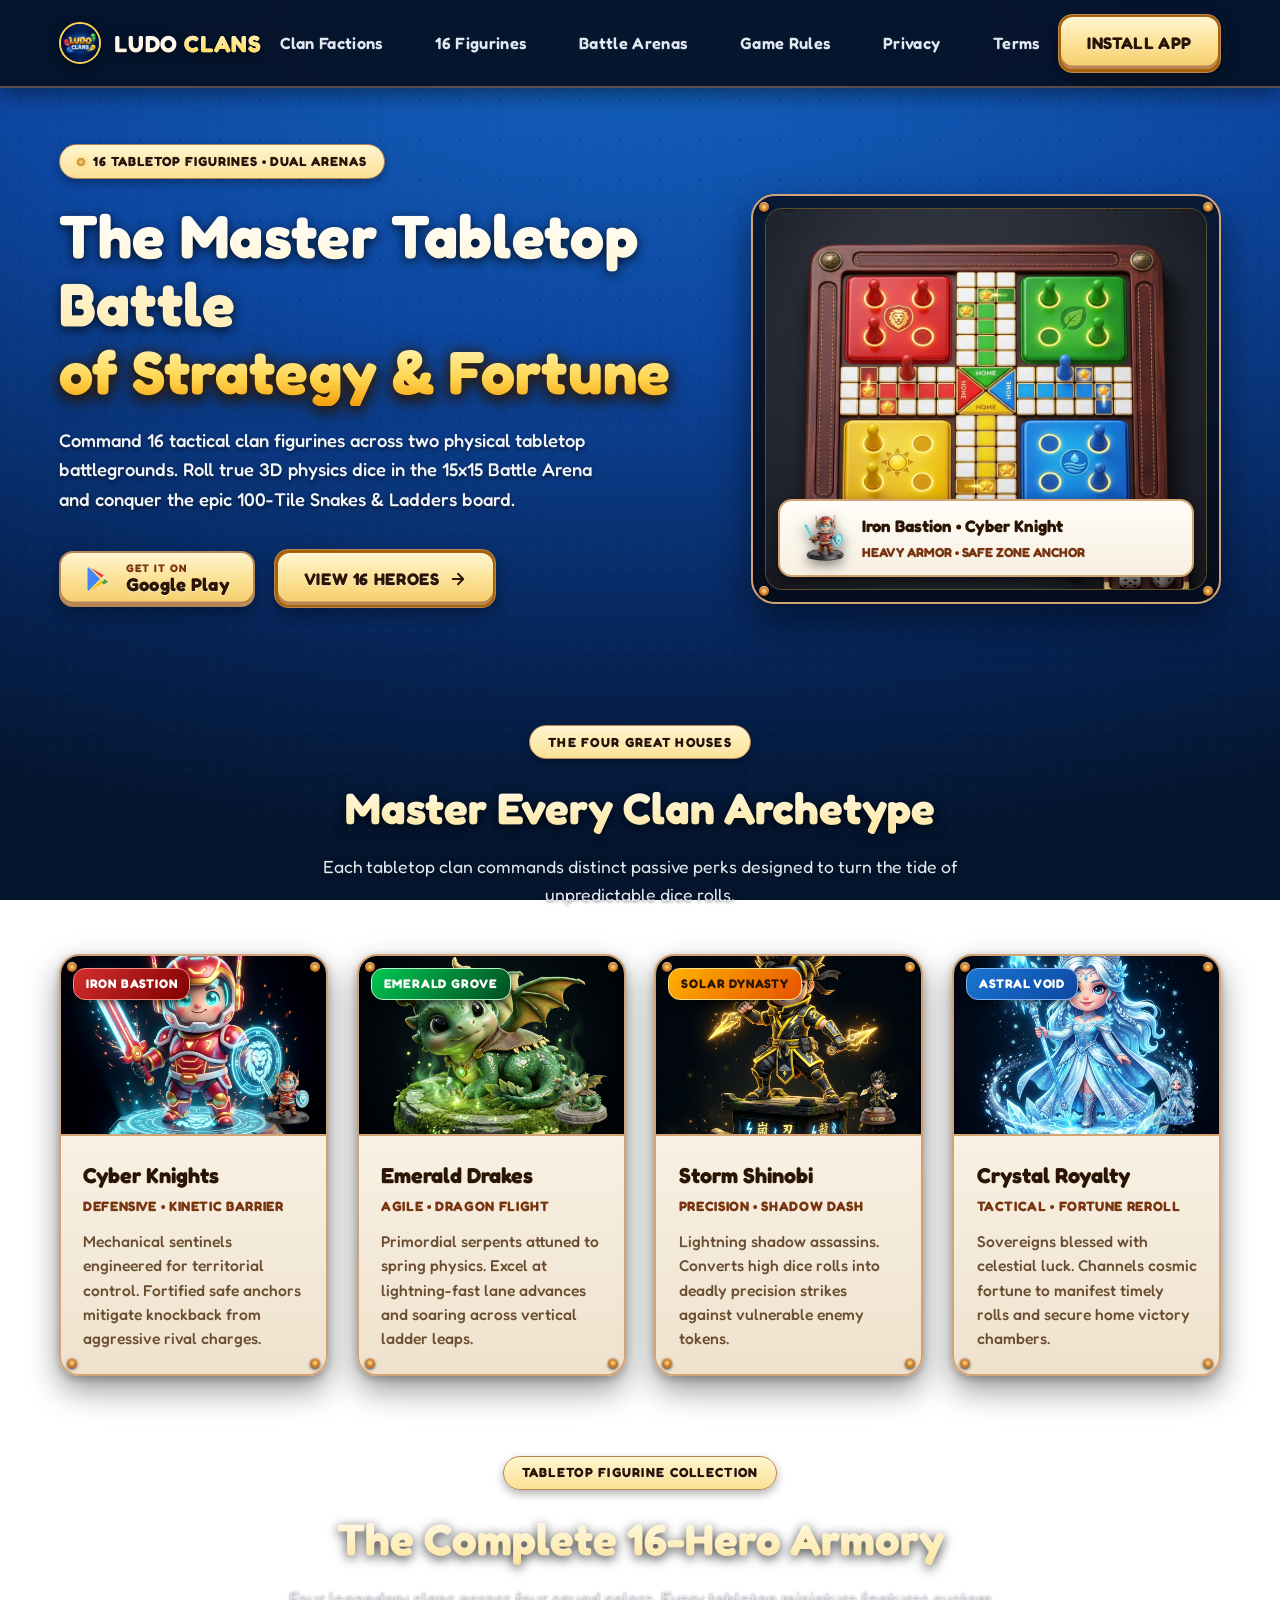
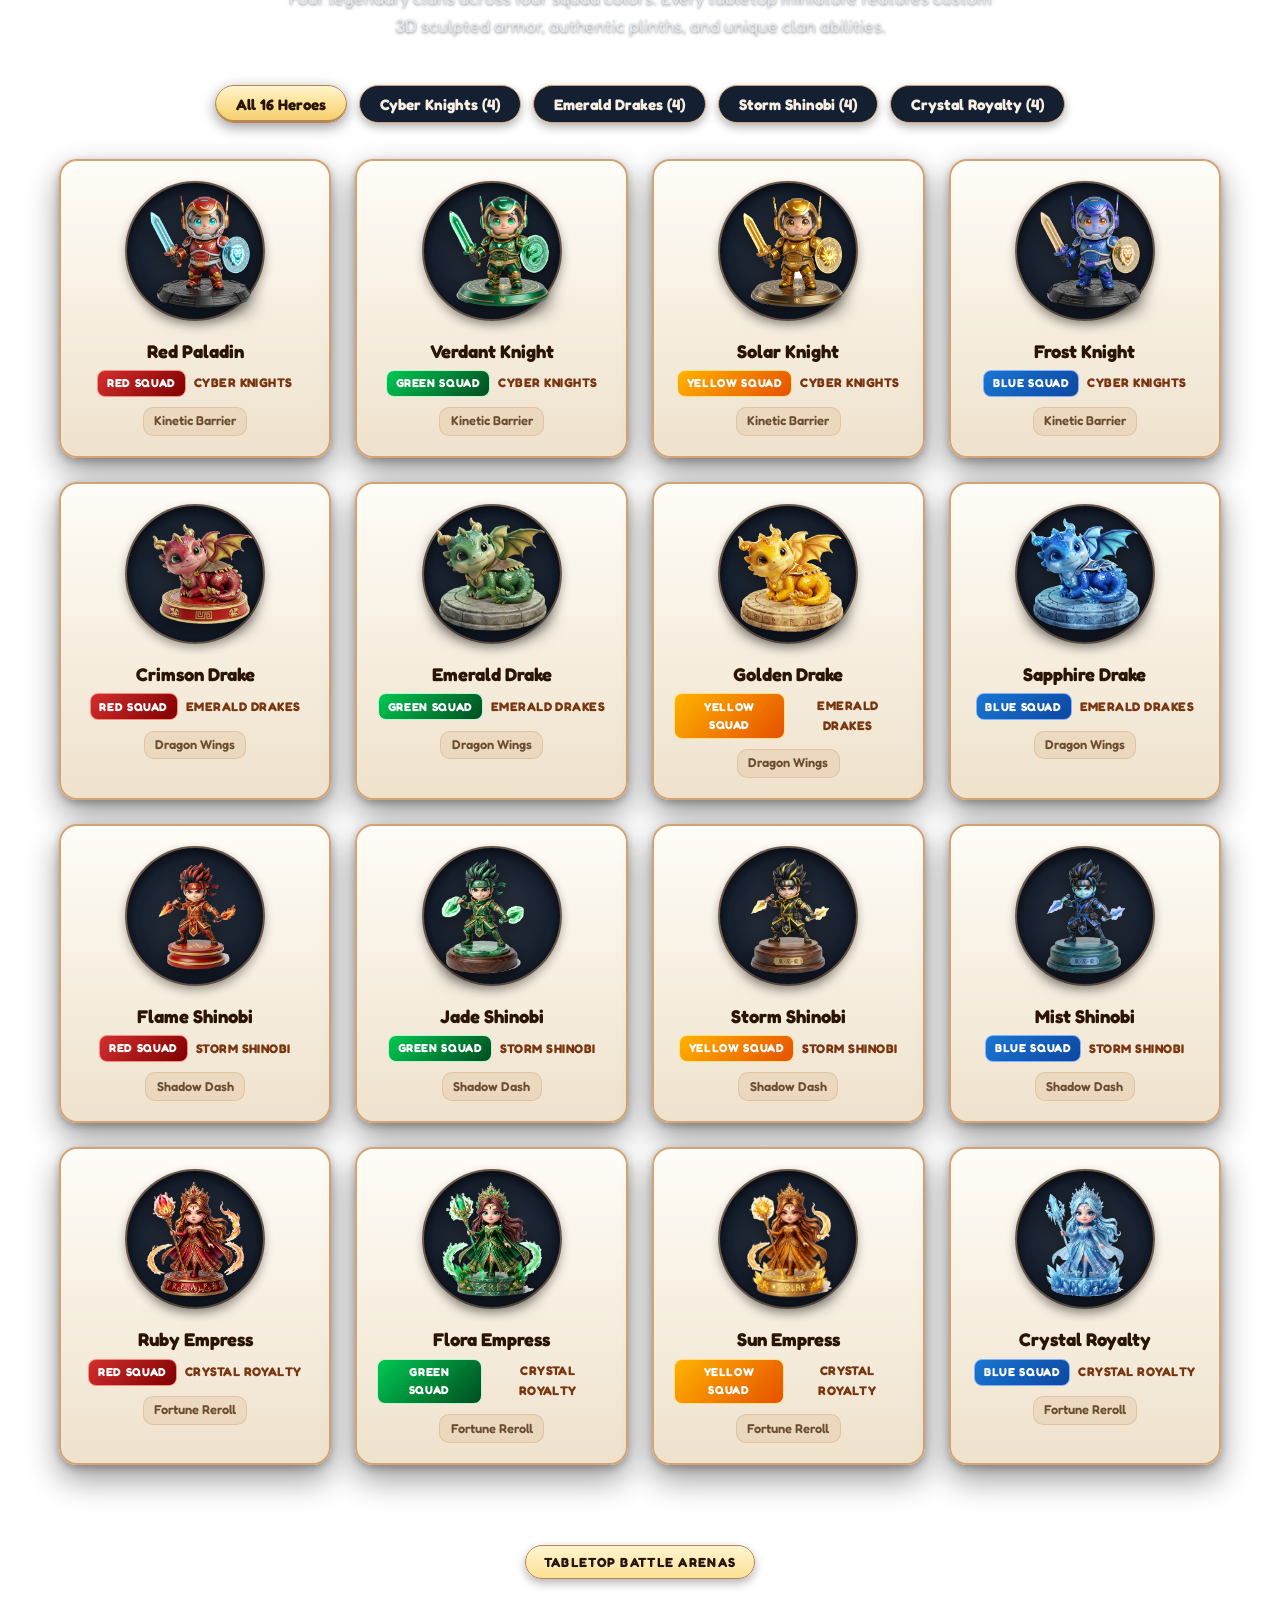
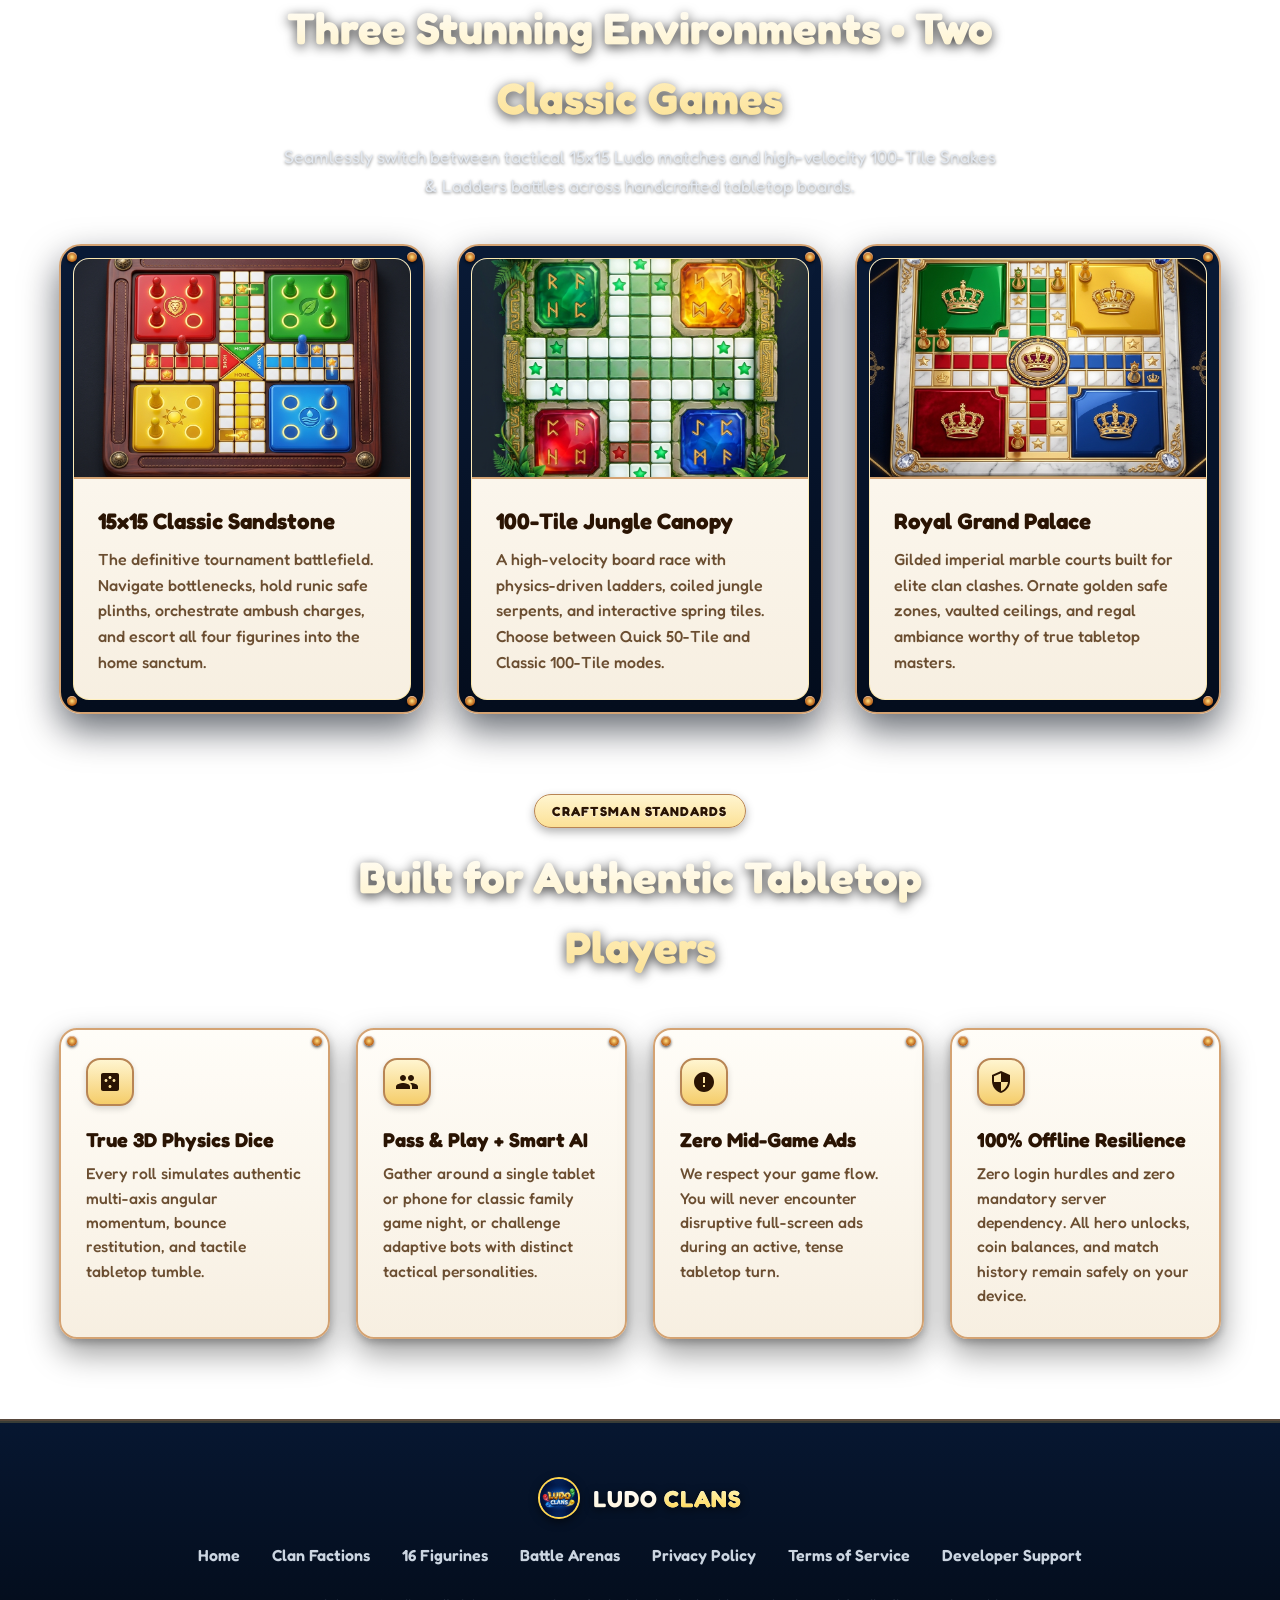
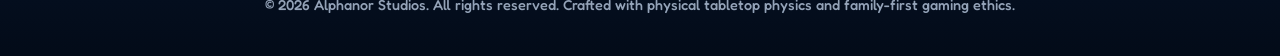
==== commit bca9fd7b: "feat(ui): Mobile UI - UX improvement" ====
--- a/index.html
+++ b/index.html
@@ -11,7 +11,7 @@
   <meta property="og:title" content="Ludo Clans — The Master Tactical Tabletop Game">
   <meta property="og:description" content="Command 16 tactical clan figurines across dual battlegrounds with true 3D dice physics and offline Pass & Play.">
   <meta property="og:image" content="assets/ludo_clans_banner.jpg">
-  <meta property="og:url" content="https://ludoclans.com">
+  <meta property="og:url" content="https://ludo-clans-website.vercel.app/">
   <!-- Twitter -->
   <meta name="twitter:card" content="summary_large_image">
   <meta name="twitter:title" content="Ludo Clans — Tactical Tabletop Game">
@@ -28,7 +28,7 @@
           <img src="assets/ludo_clans_icon.png" alt="Ludo Clans Medallion" class="brand-medallion">
           <span class="brand-name">LUDO <span>CLANS</span></span>
         </a>
-        <nav>
+        <nav class="nav-menu" id="navMenu">
           <ul class="nav-links">
             <li><a href="#factions" class="nav-link">Clan Factions</a></li>
             <li><a href="#armory" class="nav-link">16 Figurines</a></li>
@@ -38,10 +38,16 @@
             <li><a href="terms.html" class="nav-link">Terms</a></li>
           </ul>
         </nav>
-        <!-- Strong Creamy 3D Button -->
-        <a href="#download" class="btn-3d btn-creamy">
-          <span class="btn-3d-inner">INSTALL APP</span>
-        </a>
+        <div class="nav-cta-wrap">
+          <a href="#download" class="btn-3d btn-creamy btn-nav-cta">
+            <span class="btn-3d-inner">INSTALL APP</span>
+          </a>
+          <button class="nav-toggle" id="navToggle" aria-label="Toggle navigation menu">
+            <span class="toggle-bar"></span>
+            <span class="toggle-bar"></span>
+            <span class="toggle-bar"></span>
+          </button>
+        </div>
       </div>
     </header>
 
@@ -65,7 +71,7 @@
 
           <div class="hero-action-row" id="download">
             <!-- Official Google Play Badge on Strong Creamy Plinth -->
-            <a href="https://play.google.com/store/apps/details?id=com.alphanor.ludo_clans" target="_blank" rel="noopener" class="btn-play-creamy">
+            <a href="https://play.google.com/store/apps/details?id=com.ludoclans.game" target="_blank" rel="noopener" class="btn-play-creamy">
               <svg class="play-logo" viewBox="0 0 24 24">
                 <path fill="#4285F4" d="M3.609 1.814L13.793 12 3.61 22.186c-.347-.31-.56-.763-.56-1.286V3.1c0-.523.213-.976.56-1.286z"/>
                 <path fill="#FBBC05" d="M14.851 13.058l2.127 2.127-11.83 6.76 9.703-8.887z"/>
@@ -608,15 +614,35 @@
           <a href="mailto:ludoclanshelp@duck.com">Developer Support</a>
         </nav>
         <p class="footer-copy">
-          &copy; 2026 Ludo Clans. All rights reserved. Crafted with physical tabletop physics and family-first gaming ethics.
+          &copy; 2026 Alphanor Studios. All rights reserved. Crafted with physical tabletop physics and family-first gaming ethics.
         </p>
       </div>
     </footer>
   </div>
 
-  <!-- Interactive Armory Filter Script -->
+  <!-- Interactive Scripts (Armory Filter & Mobile Navigation) -->
   <script>
     document.addEventListener('DOMContentLoaded', function() {
+      // Mobile Navigation Drawer Toggle
+      const navToggle = document.getElementById('navToggle');
+      const navMenu = document.getElementById('navMenu');
+      if (navToggle && navMenu) {
+        navToggle.addEventListener('click', () => {
+          navToggle.classList.toggle('active');
+          navMenu.classList.toggle('open');
+        });
+
+        // Auto-close when clicking any link
+        const navLinks = navMenu.querySelectorAll('.nav-link');
+        navLinks.forEach(link => {
+          link.addEventListener('click', () => {
+            navToggle.classList.remove('active');
+            navMenu.classList.remove('open');
+          });
+        });
+      }
+
+      // Armory Tab Filtering
       const tabBtns = document.querySelectorAll('.armory-tab-btn');
       const cards = document.querySelectorAll('.armory-card');
 
--- a/styles.css
+++ b/styles.css
@@ -176,6 +176,47 @@
   background: rgba(255, 255, 255, 0.08);
 }
 
+.nav-cta-wrap {
+  display: flex;
+  align-items: center;
+  gap: 0.85rem;
+}
+
+.nav-toggle {
+  display: none;
+  flex-direction: column;
+  justify-content: space-around;
+  width: 42px;
+  height: 42px;
+  background: linear-gradient(180deg, var(--royal-mid) 0%, var(--royal-deep) 100%);
+  border: 1.8px solid var(--border-warm);
+  border-radius: 10px;
+  padding: 9px 8px;
+  cursor: pointer;
+  box-shadow: 0 4px 10px rgba(0, 0, 0, 0.4);
+  transition: all 0.2s ease;
+}
+
+.nav-toggle .toggle-bar {
+  width: 100%;
+  height: 2.5px;
+  background: var(--gold-leaf);
+  border-radius: 2px;
+  transition: transform 0.25s ease, opacity 0.2s ease;
+}
+
+.nav-toggle.active .toggle-bar:nth-child(1) {
+  transform: translateY(7px) rotate(45deg);
+}
+
+.nav-toggle.active .toggle-bar:nth-child(2) {
+  opacity: 0;
+}
+
+.nav-toggle.active .toggle-bar:nth-child(3) {
+  transform: translateY(-7px) rotate(-45deg);
+}
+
 /* ===================================================================
    STRONG CREAMY 3D EXTRUDED BUTTONS (Rich Custard Cream & Mahogany Text)
    =================================================================== */
@@ -991,26 +1032,338 @@
   margin-top: 0.25rem;
 }
 
-/* Mobile Responsiveness */
+/* ===================================================================
+   COMPREHENSIVE TABLETOP MOBILE RESPONSIVENESS SYSTEM
+   =================================================================== */
+
+/* Tablet & Intermediate Screens (<= 960px) */
 @media (max-width: 960px) {
   .hero-section {
     grid-template-columns: 1fr;
     gap: 2.8rem;
     margin-top: 2rem;
   }
+  .hero-content {
+    align-items: center;
+    text-align: center;
+  }
+  .hero-desc {
+    max-width: 640px;
+    margin-left: auto;
+    margin-right: auto;
+  }
+  .hero-action-row {
+    justify-content: center;
+  }
+  .hero-stage-plinth {
+    max-width: 480px;
+    margin: 0 auto;
+  }
+  .armory-grid {
+    grid-template-columns: repeat(auto-fill, minmax(220px, 1fr));
+    gap: 1.2rem;
+  }
+}
+
+/* Mobile Devices & Small Tablets (<= 860px) - Interactive Navigation */
+@media (max-width: 860px) {
+  .nav-container {
+    padding: 0.75rem 1.2rem;
+  }
+  .nav-toggle {
+    display: flex;
+  }
+  .nav-menu {
+    position: absolute;
+    top: 100%;
+    left: 0;
+    right: 0;
+    background: linear-gradient(180deg, #0A1628 0%, #060E1A 100%);
+    border-bottom: 2px solid var(--border-warm);
+    box-shadow: 0 16px 36px rgba(0, 0, 0, 0.75);
+    padding: 0;
+    max-height: 0;
+    overflow: hidden;
+    opacity: 0;
+    visibility: hidden;
+    transition: max-height 0.35s cubic-bezier(0.4, 0, 0.2, 1), opacity 0.25s ease, visibility 0.25s ease;
+  }
+  .nav-menu.open {
+    max-height: 420px;
+    opacity: 1;
+    visibility: visible;
+    padding: 0.8rem 1.2rem 1.4rem 1.2rem;
+  }
   .nav-links {
-    gap: 1.0rem;
-  }
-}
-
-@media (max-width: 640px) {
+    flex-direction: column;
+    align-items: stretch;
+    gap: 0.35rem;
+  }
+  .nav-link {
+    display: block;
+    padding: 0.8rem 1.0rem;
+    font-size: 1.05rem;
+    border-radius: 10px;
+    border-bottom: 1px solid rgba(212, 163, 115, 0.15);
+  }
+  .nav-link:hover, .nav-link.active {
+    background: rgba(255, 213, 79, 0.12);
+  }
+}
+
+/* Standard Mobile Phones (<= 680px) */
+@media (max-width: 680px) {
+  .section-wrapper {
+    margin: 0 auto 3.8rem auto;
+    padding: 0 1.0rem;
+  }
+  .section-title-wrap {
+    margin-bottom: 2.0rem;
+  }
+  .section-cream-title {
+    font-size: clamp(1.85rem, 6.5vw, 2.3rem);
+    line-height: 1.2;
+  }
+  .section-cream-desc {
+    font-size: 0.98rem;
+  }
+
+  /* Hero Section */
+  .hero-section {
+    margin: 1.5rem auto 3.2rem auto;
+    padding: 0 1.0rem;
+    gap: 2.2rem;
+  }
+  .hero-cream-pill {
+    font-size: 0.76rem;
+    padding: 0.32rem 0.85rem;
+    margin-bottom: 1.1rem;
+  }
+  .hero-title {
+    font-size: clamp(2.05rem, 7.8vw, 2.65rem);
+    line-height: 1.16;
+    margin-bottom: 1.0rem;
+  }
+  .hero-desc {
+    font-size: 1.02rem;
+    line-height: 1.55;
+    margin-bottom: 1.6rem;
+  }
+  .hero-action-row {
+    width: 100%;
+    gap: 0.85rem;
+  }
+  .btn-play-creamy {
+    width: 100%;
+    max-width: 320px;
+    justify-content: center;
+    padding: 0.65rem 1.2rem;
+  }
+  .hero-stage-plinth {
+    max-width: 100%;
+    padding: 0.6rem;
+    border-radius: 20px;
+  }
+  .hero-stage-img {
+    height: clamp(220px, 58vw, 300px);
+  }
+  .stage-creamy-badge {
+    padding: 0.55rem 0.85rem;
+    gap: 0.75rem;
+    bottom: 8px;
+    left: 8px;
+    right: 8px;
+  }
+  .stage-fig-img {
+    width: 38px;
+    height: 38px;
+  }
+  .stage-badge-info h4 {
+    font-size: 0.96rem;
+  }
+  .stage-badge-info p {
+    font-size: 0.72rem;
+  }
+
+  /* Clan Factions Grid */
+  .factions-grid {
+    grid-template-columns: 1fr;
+    gap: 1.4rem;
+  }
+  .faction-card-plinth {
+    padding: 0.65rem;
+  }
+  .card-creamy-body {
+    padding: 1.25rem 1.1rem;
+  }
+  .card-creamy-header h3 {
+    font-size: 1.35rem;
+  }
+
+  /* Dual Battle Arenas Grid */
+  .arenas-grid {
+    grid-template-columns: 1fr;
+    gap: 1.5rem;
+  }
+  .arena-board-img {
+    height: 200px;
+  }
+  .arena-body {
+    padding: 1.25rem 1.1rem;
+  }
+  .arena-body h3 {
+    font-size: 1.3rem;
+  }
+
+  /* Game Rules / Features Grid */
+  .features-grid {
+    grid-template-columns: 1fr;
+    gap: 1.1rem;
+  }
+  .feature-parchment-box {
+    padding: 1.4rem 1.2rem;
+  }
+
+  /* 16-Figurine Armory Native Touch Tab Bar */
+  .armory-tabs {
+    display: flex;
+    overflow-x: auto;
+    -webkit-overflow-scrolling: touch;
+    flex-wrap: nowrap;
+    justify-content: flex-start;
+    padding: 0.3rem 0.2rem 0.8rem 0.2rem;
+    gap: 0.55rem;
+    scrollbar-width: none;
+    -ms-overflow-style: none;
+  }
+  .armory-tabs::-webkit-scrollbar {
+    display: none;
+  }
+  .armory-tab-btn {
+    flex-shrink: 0;
+    white-space: nowrap;
+    font-size: 0.86rem;
+    padding: 0.45rem 1.05rem;
+  }
+
+  /* 16-Figurine Armory: 2-Column Collectible Trading Card Grid */
+  .armory-grid {
+    grid-template-columns: repeat(2, 1fr);
+    gap: 0.75rem;
+  }
+  .armory-card {
+    padding: 0.85rem 0.6rem;
+    border-radius: 14px;
+  }
+  .armory-card:hover {
+    transform: none;
+  }
+  .armory-card-chamber {
+    width: 96px;
+    height: 96px;
+  }
+  .armory-token-img {
+    width: 80px;
+    height: 80px;
+  }
+  .armory-hero-name {
+    font-size: 1.02rem;
+    margin-top: 0.45rem;
+    margin-bottom: 0.15rem;
+  }
+  .armory-archetype {
+    font-size: 0.72rem;
+    padding: 0.15rem 0.5rem;
+  }
+  .armory-perk-box {
+    padding: 0.45rem 0.55rem;
+    margin-top: 0.5rem;
+    font-size: 0.78rem;
+    line-height: 1.35;
+    border-radius: 10px;
+  }
+  .armory-perk-name {
+    font-size: 0.78rem;
+    margin-bottom: 0.15rem;
+  }
+  .armory-ability-badge {
+    font-size: 0.72rem;
+    padding: 0.15rem 0.5rem;
+  }
+  .armory-card .corner-stud {
+    width: 7px;
+    height: 7px;
+  }
+
+  /* Legal Scroll Cards */
+  .legal-scroll-wrap {
+    margin: 2.0rem auto 4.0rem auto;
+    padding: 0 1.0rem;
+  }
   .legal-parchment-card {
-    padding: 2.2rem 1.4rem;
+    padding: 2.0rem 1.25rem;
+    border-width: 2.5px;
+    border-radius: 20px;
+  }
+  .legal-header h1 {
+    font-size: 1.95rem;
+  }
+  .legal-content h2 {
+    font-size: 1.28rem;
+  }
+  .legal-content p, .legal-content ul {
+    font-size: 0.96rem;
+    line-height: 1.65;
+  }
+  .legal-wood-box {
+    padding: 0.9rem 1.05rem;
+  }
+
+  /* Footer on Mobile */
+  .footer {
+    padding: 2.8rem 1.2rem 2.0rem 1.2rem;
+  }
+  .footer-nav {
+    gap: 0.85rem 1.2rem;
+    font-size: 0.94rem;
+  }
+  .footer-copy {
+    font-size: 0.82rem;
+    line-height: 1.5;
+  }
+}
+
+/* Extra-Compact Screens (<= 420px: iPhone SE, Galaxy A series) */
+@media (max-width: 420px) {
+  .nav-container {
+    padding: 0.65rem 0.85rem;
+  }
+  .brand-name {
+    font-size: 1.22rem;
+  }
+  .brand-medallion {
+    width: 36px;
+    height: 36px;
+  }
+  .btn-nav-cta .btn-3d-inner {
+    padding: 0.55rem 0.9rem;
+    font-size: 0.86rem;
   }
   .hero-title {
-    font-size: 2.3rem;
-  }
-  .nav-container {
-    padding: 0.8rem 1.2rem;
-  }
-}
+    font-size: 1.9rem;
+  }
+  .armory-grid {
+    gap: 0.55rem;
+  }
+  .armory-card-chamber {
+    width: 84px;
+    height: 84px;
+  }
+  .armory-token-img {
+    width: 70px;
+    height: 70px;
+  }
+  .armory-hero-name {
+    font-size: 0.94rem;
+  }
+}
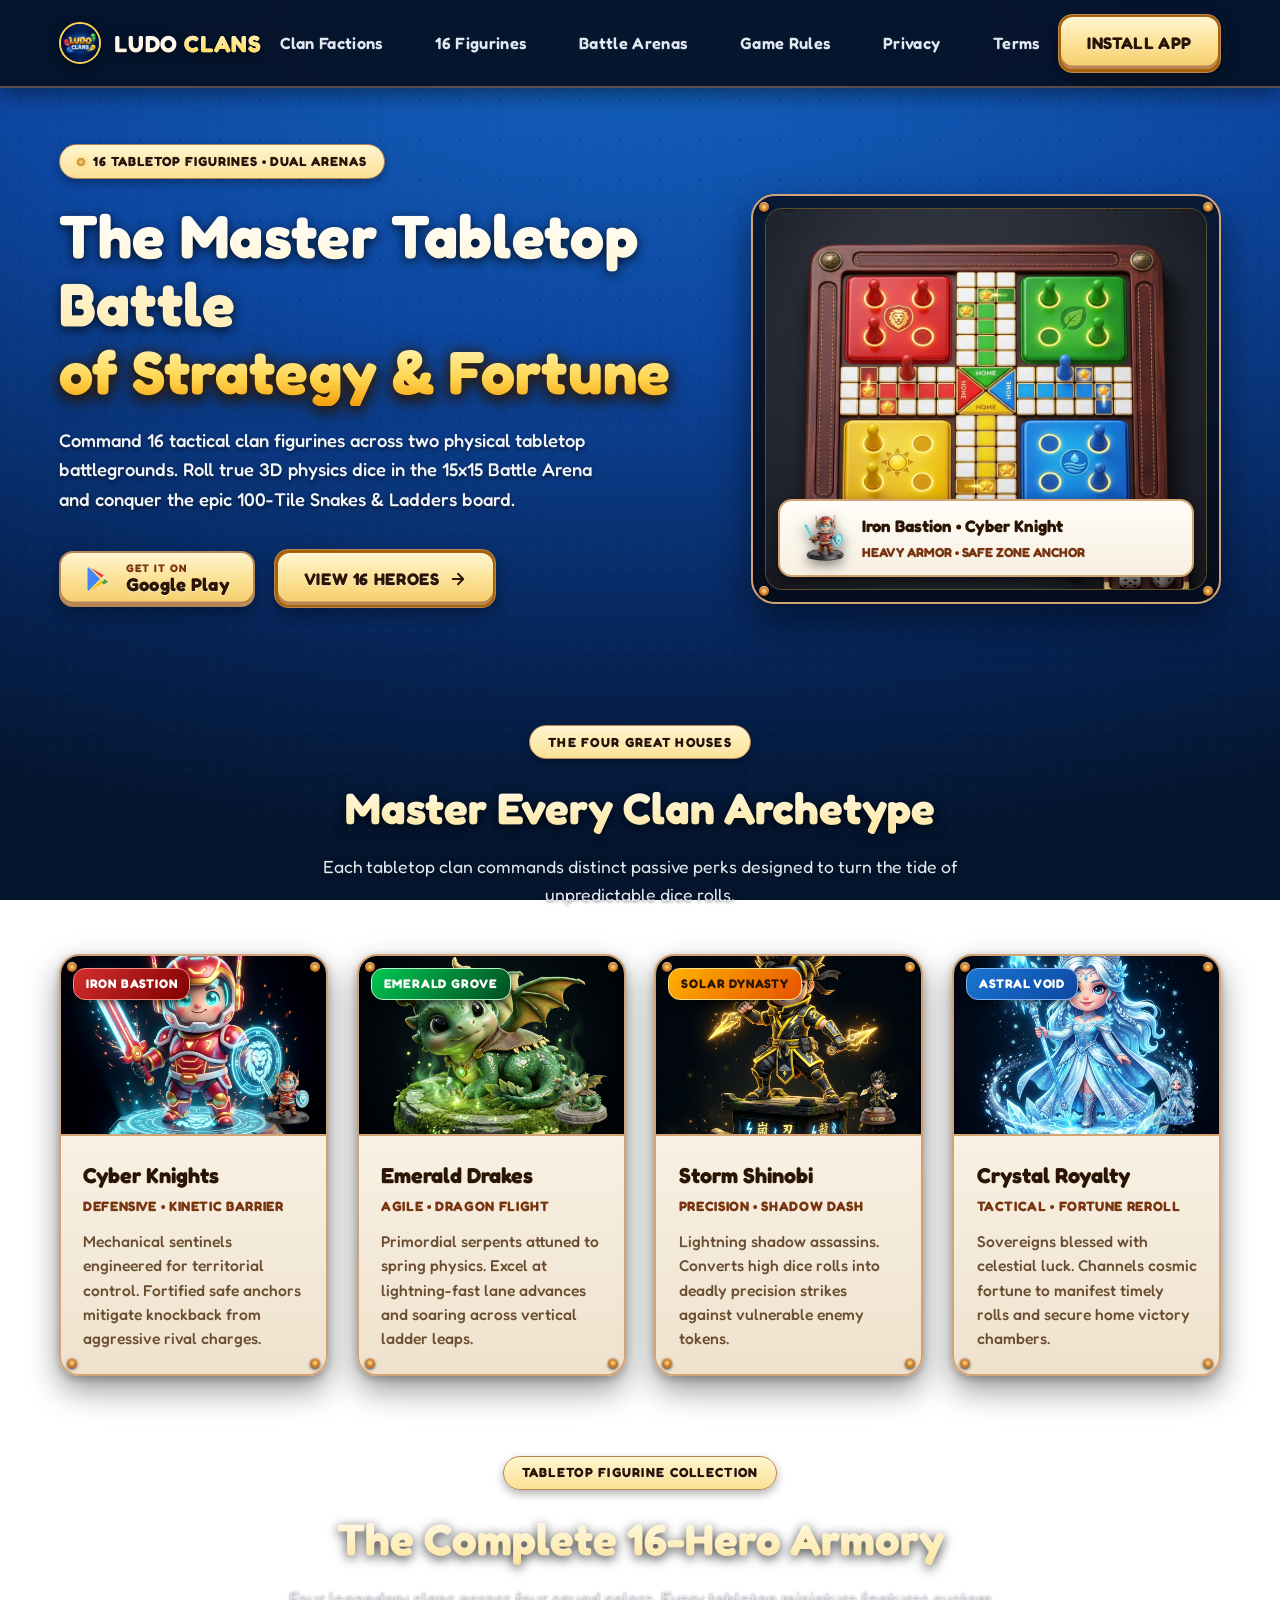
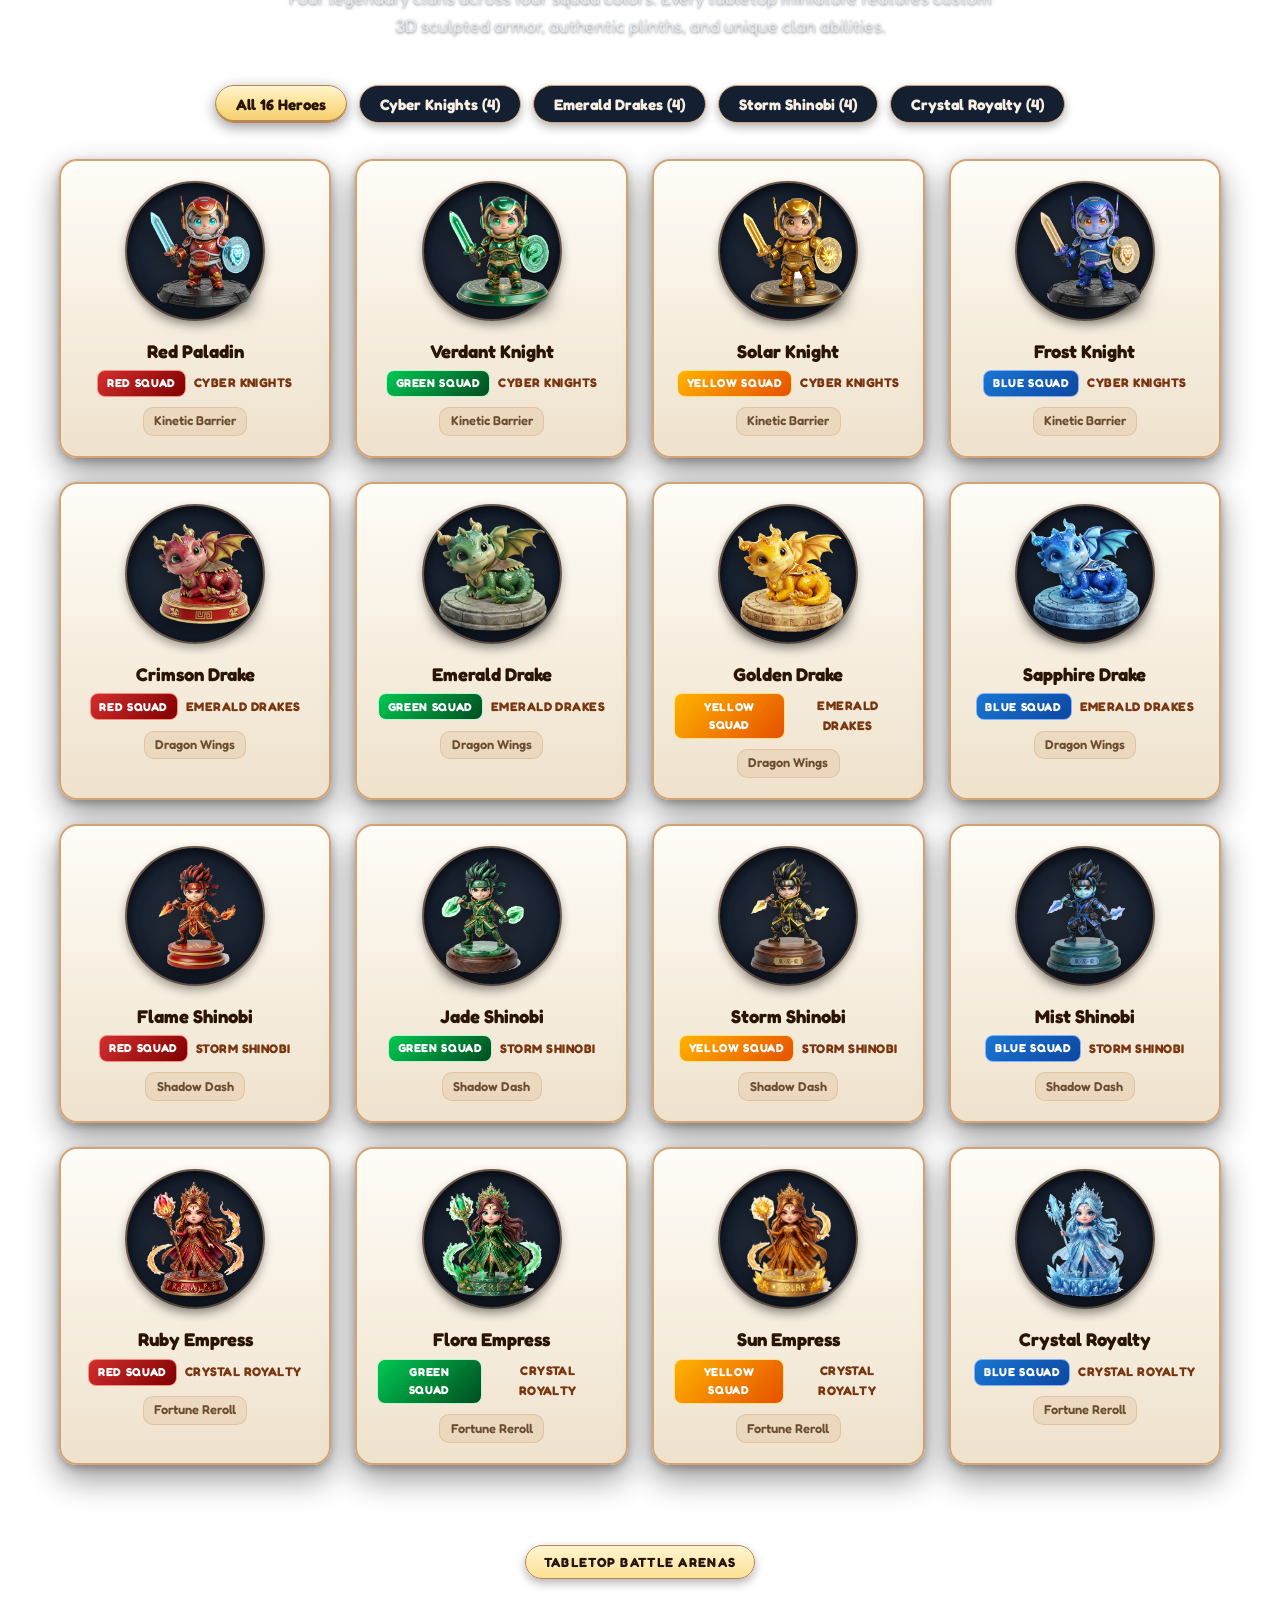
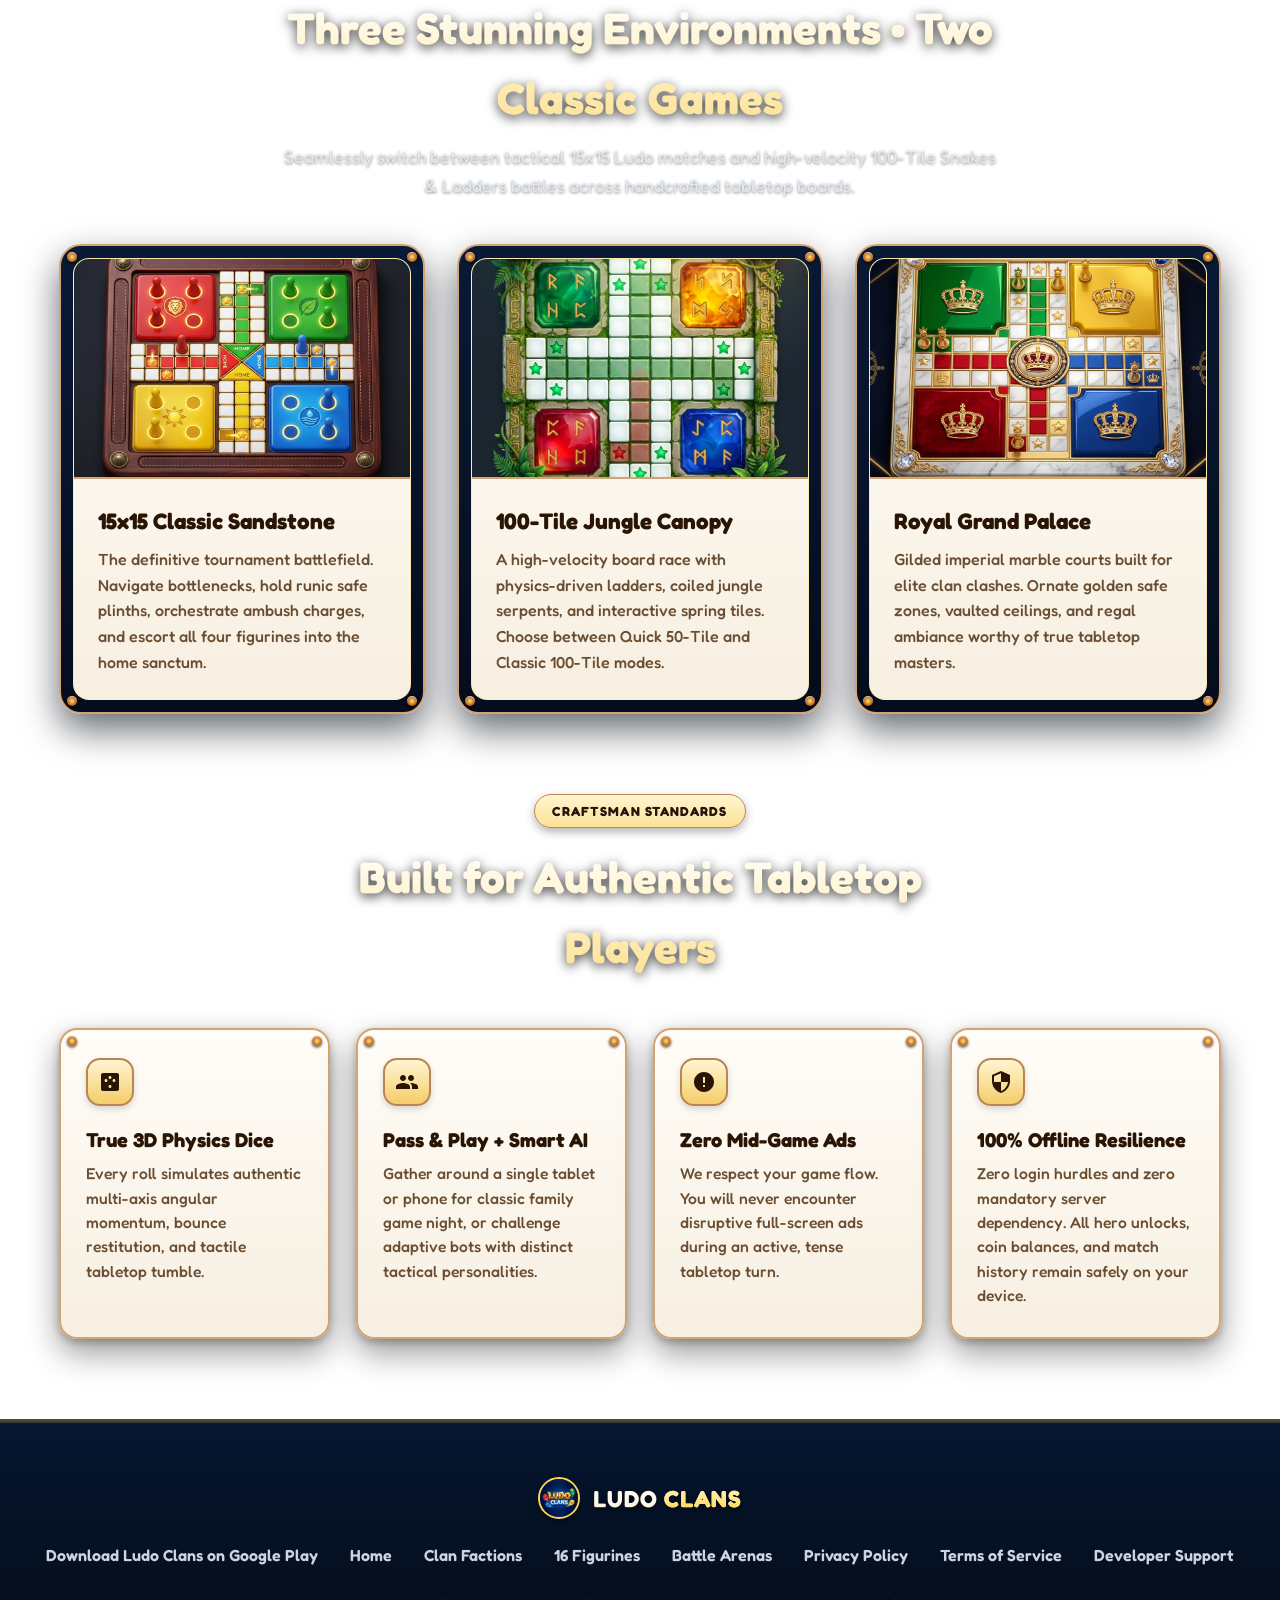
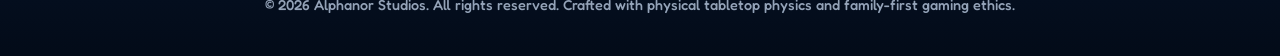
==== commit 1a3be0d9: "AEO SEO improvements" ====
--- a/index.html
+++ b/index.html
@@ -3,20 +3,95 @@
 <head>
   <meta charset="UTF-8">
   <meta name="viewport" content="width=device-width, initial-scale=1.0">
-  <title>Ludo Clans — The Master Tactical Tabletop Game</title>
-  <meta name="description" content="Experience Ludo Clans: A luxury physical tabletop board game featuring 16 Clan Heroes with passive perks, dual arenas, tactile 3D dice physics, and tactical Pass & Play gameplay.">
+  <title>Ludo Clans — Official Offline 3D Ludo &amp; Snakes &amp; Ladders Game</title>
+  <meta name="description" content="Download Ludo Clans on Google Play! An offline-first 3D tabletop board game with collectible hero clans (Cyber Knights, Starlight Idols &amp; more), Smart AI bots, Pass &amp; Play, and 100-Tile Snakes &amp; Ladders.">
+  <meta name="robots" content="index, follow">
+  <link rel="canonical" href="https://ludo-clans-website.vercel.app/">
   <link rel="icon" type="image/png" href="assets/ludo_clans_icon.png">
   <!-- Open Graph / Facebook / WhatsApp -->
   <meta property="og:type" content="website">
-  <meta property="og:title" content="Ludo Clans — The Master Tactical Tabletop Game">
-  <meta property="og:description" content="Command 16 tactical clan figurines across dual battlegrounds with true 3D dice physics and offline Pass & Play.">
-  <meta property="og:image" content="assets/ludo_clans_banner.jpg">
+  <meta property="og:site_name" content="Ludo Clans">
+  <meta property="og:title" content="Ludo Clans — Official Offline 3D Ludo &amp; Snakes &amp; Ladders Game">
+  <meta property="og:description" content="Command collectible 3D clan figurines across Ludo and Snakes &amp; Ladders with true 3D dice physics and offline Pass &amp; Play.">
+  <meta property="og:image" content="https://ludo-clans-website.vercel.app/assets/ludo_clans_banner.jpg">
   <meta property="og:url" content="https://ludo-clans-website.vercel.app/">
   <!-- Twitter -->
   <meta name="twitter:card" content="summary_large_image">
-  <meta name="twitter:title" content="Ludo Clans — Tactical Tabletop Game">
-  <meta name="twitter:description" content="Command 16 tactical clan figurines across dual battlegrounds with true 3D dice physics.">
-  <meta name="twitter:image" content="assets/ludo_clans_banner.jpg">
+  <meta name="twitter:title" content="Ludo Clans — Official Android Board Game">
+  <meta name="twitter:description" content="Play Ludo Clans offline on Android! 3D hero squads, Smart AI, Pass &amp; Play, and Snakes &amp; Ladders.">
+  <meta name="twitter:image" content="https://ludo-clans-website.vercel.app/assets/ludo_clans_banner.jpg">
+  <!-- Structured Data (SEO & AI Answer Engine Optimization) -->
+  <script type="application/ld+json">
+  {
+    "@context": "https://schema.org",
+    "@type": "SoftwareApplication",
+    "name": "Ludo Clans",
+    "alternateName": "Ludo Clans: Offline Board Game",
+    "applicationCategory": "GameApplication",
+    "applicationSubCategory": "Board Game",
+    "operatingSystem": "Android",
+    "url": "https://play.google.com/store/apps/details?id=com.ludoclans.game",
+    "downloadUrl": "https://play.google.com/store/apps/details?id=com.ludoclans.game",
+    "installUrl": "https://play.google.com/store/apps/details?id=com.ludoclans.game",
+    "sameAs": [
+      "https://play.google.com/store/apps/details?id=com.ludoclans.game",
+      "https://ludo-clans-website.vercel.app/"
+    ],
+    "image": "https://ludo-clans-website.vercel.app/assets/ludo_clans_banner.jpg",
+    "description": "Ludo Clans is an offline-first 3D tabletop board game for Android featuring collectible hero squads (Cyber Knights, Starlight Idols, Emerald Drakes, Storm Shinobi, Crystal Royalty), Pass & Play multiplayer, Smart Bot AI, and 100-Tile Snakes & Ladders with zero forced mid-match ads.",
+    "publisher": {
+      "@type": "Organization",
+      "name": "Alphanor Studios",
+      "url": "https://ludo-clans-website.vercel.app/",
+      "email": "ludoclanshelp@duck.com"
+    },
+    "offers": {
+      "@type": "Offer",
+      "price": "0",
+      "priceCurrency": "USD"
+    }
+  }
+  </script>
+  <script type="application/ld+json">
+  {
+    "@context": "https://schema.org",
+    "@type": "FAQPage",
+    "mainEntity": [
+      {
+        "@type": "Question",
+        "name": "What is Ludo Clans?",
+        "acceptedAnswer": {
+          "@type": "Answer",
+          "text": "Ludo Clans is a free offline-first 3D tabletop board game for Android by Alphanor Studios, featuring collectible 3D hero squads, 15x15 Ludo, and 100-Tile Snakes & Ladders."
+        }
+      },
+      {
+        "@type": "Question",
+        "name": "Where can I download Ludo Clans?",
+        "acceptedAnswer": {
+          "@type": "Answer",
+          "text": "You can download Ludo Clans officially for free on Google Play at https://play.google.com/store/apps/details?id=com.ludoclans.game."
+        }
+      },
+      {
+        "@type": "Question",
+        "name": "Can I play Ludo Clans offline without Wi-Fi?",
+        "acceptedAnswer": {
+          "@type": "Answer",
+          "text": "Yes. Ludo Clans is 100% offline-ready, supporting 2-4 player Pass & Play on a single device as well as solo matches against smart AI bots."
+        }
+      },
+      {
+        "@type": "Question",
+        "name": "Which clans are unlocked free at launch in Ludo Clans?",
+        "acceptedAnswer": {
+          "@type": "Answer",
+          "text": "Both Cyber Knights and Starlight Idols are unlocked free for launch players, alongside starter Coins and Diamonds."
+        }
+      }
+    ]
+  }
+  </script>
   <link rel="stylesheet" href="styles.css">
 </head>
 <body>
@@ -605,6 +680,7 @@
           <span class="brand-name">LUDO <span>CLANS</span></span>
         </a>
         <nav class="footer-nav">
+          <a href="https://play.google.com/store/apps/details?id=com.ludoclans.game" target="_blank" rel="noopener">Download Ludo Clans on Google Play</a>
           <a href="index.html">Home</a>
           <a href="#factions">Clan Factions</a>
           <a href="#armory">16 Figurines</a>
